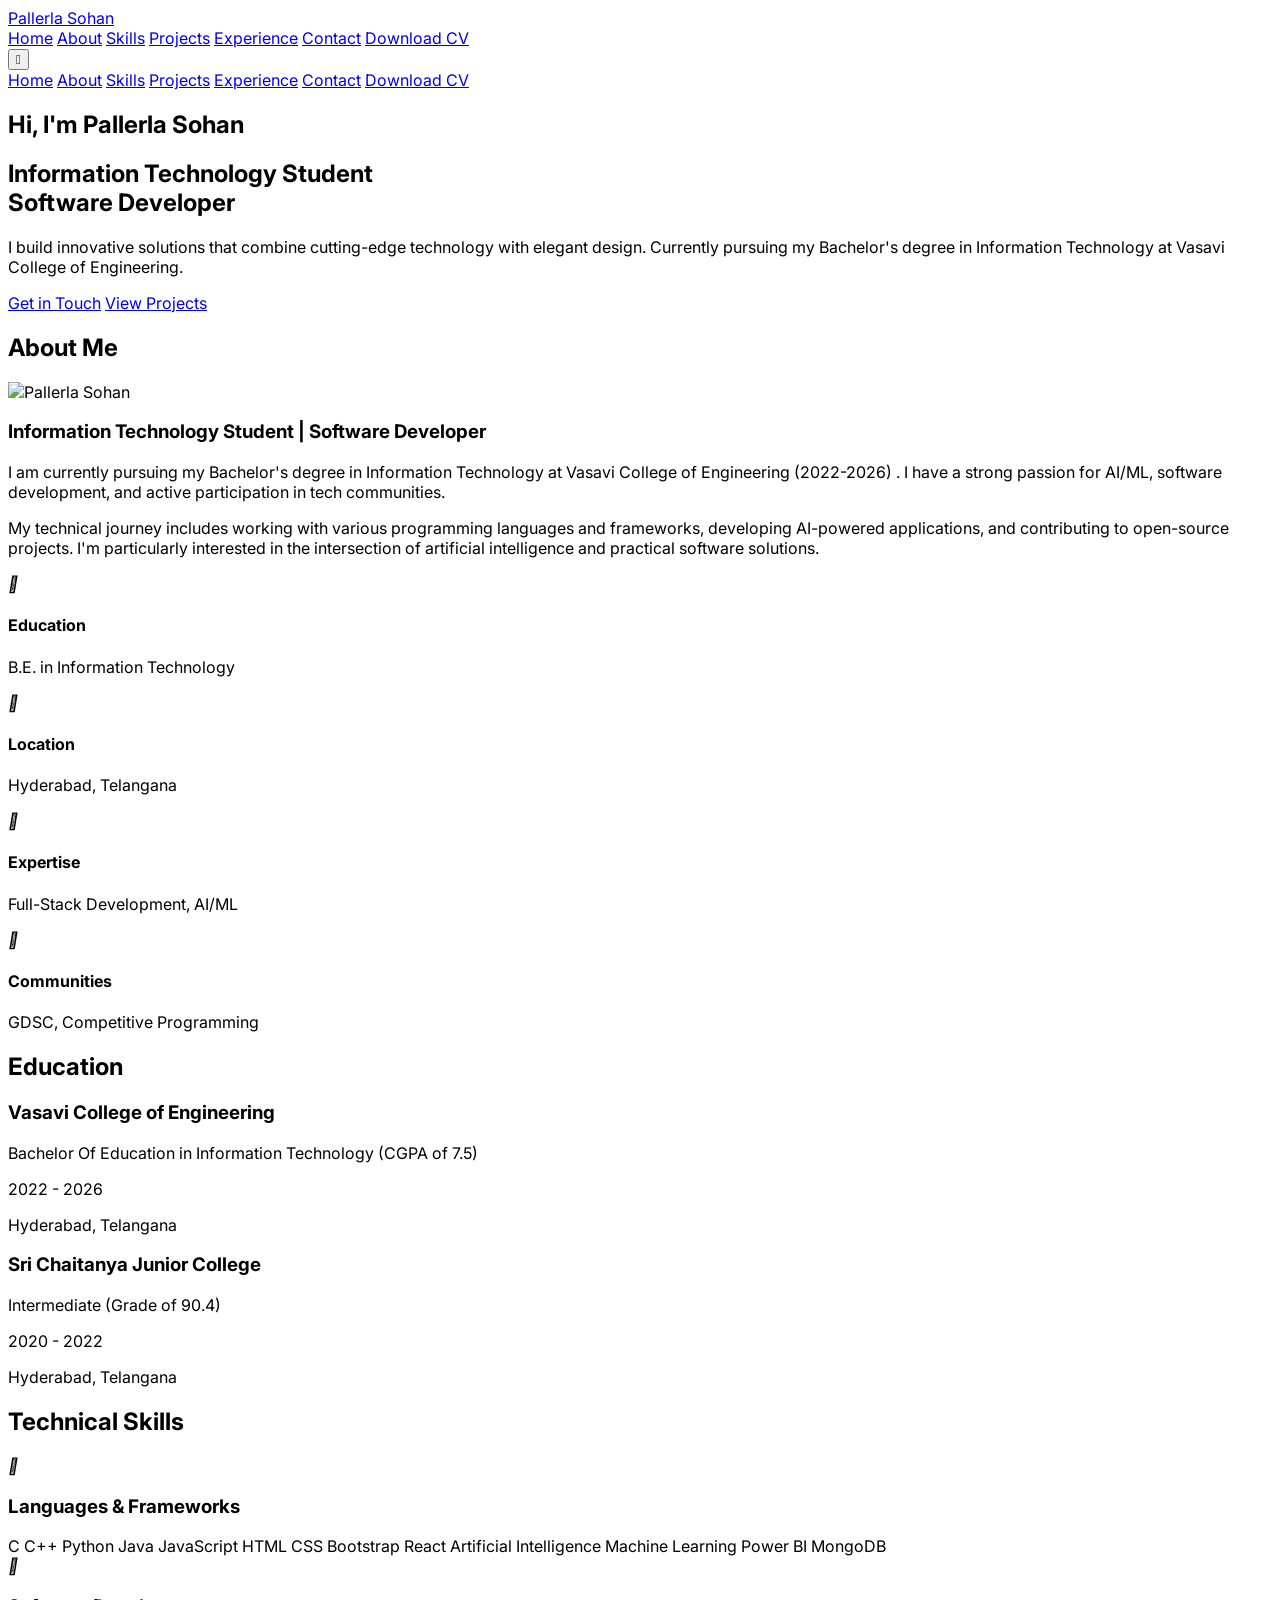
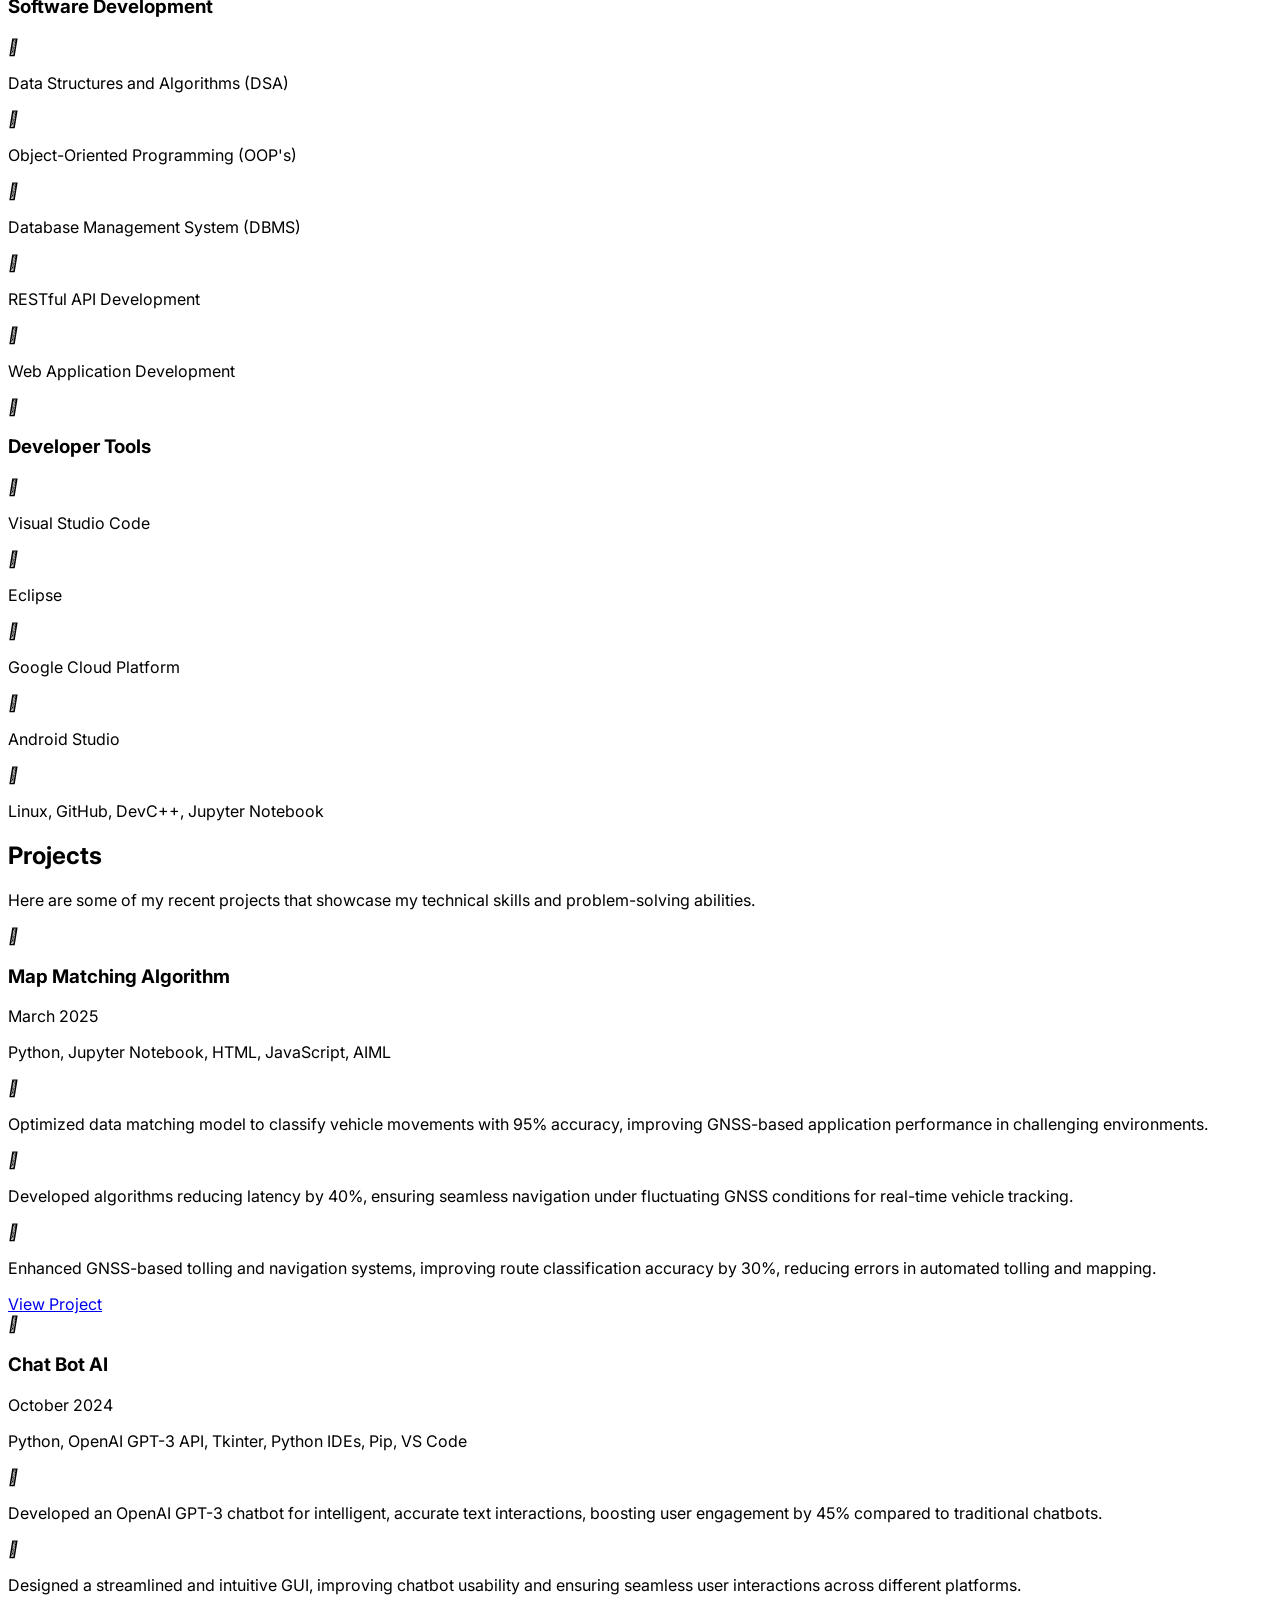
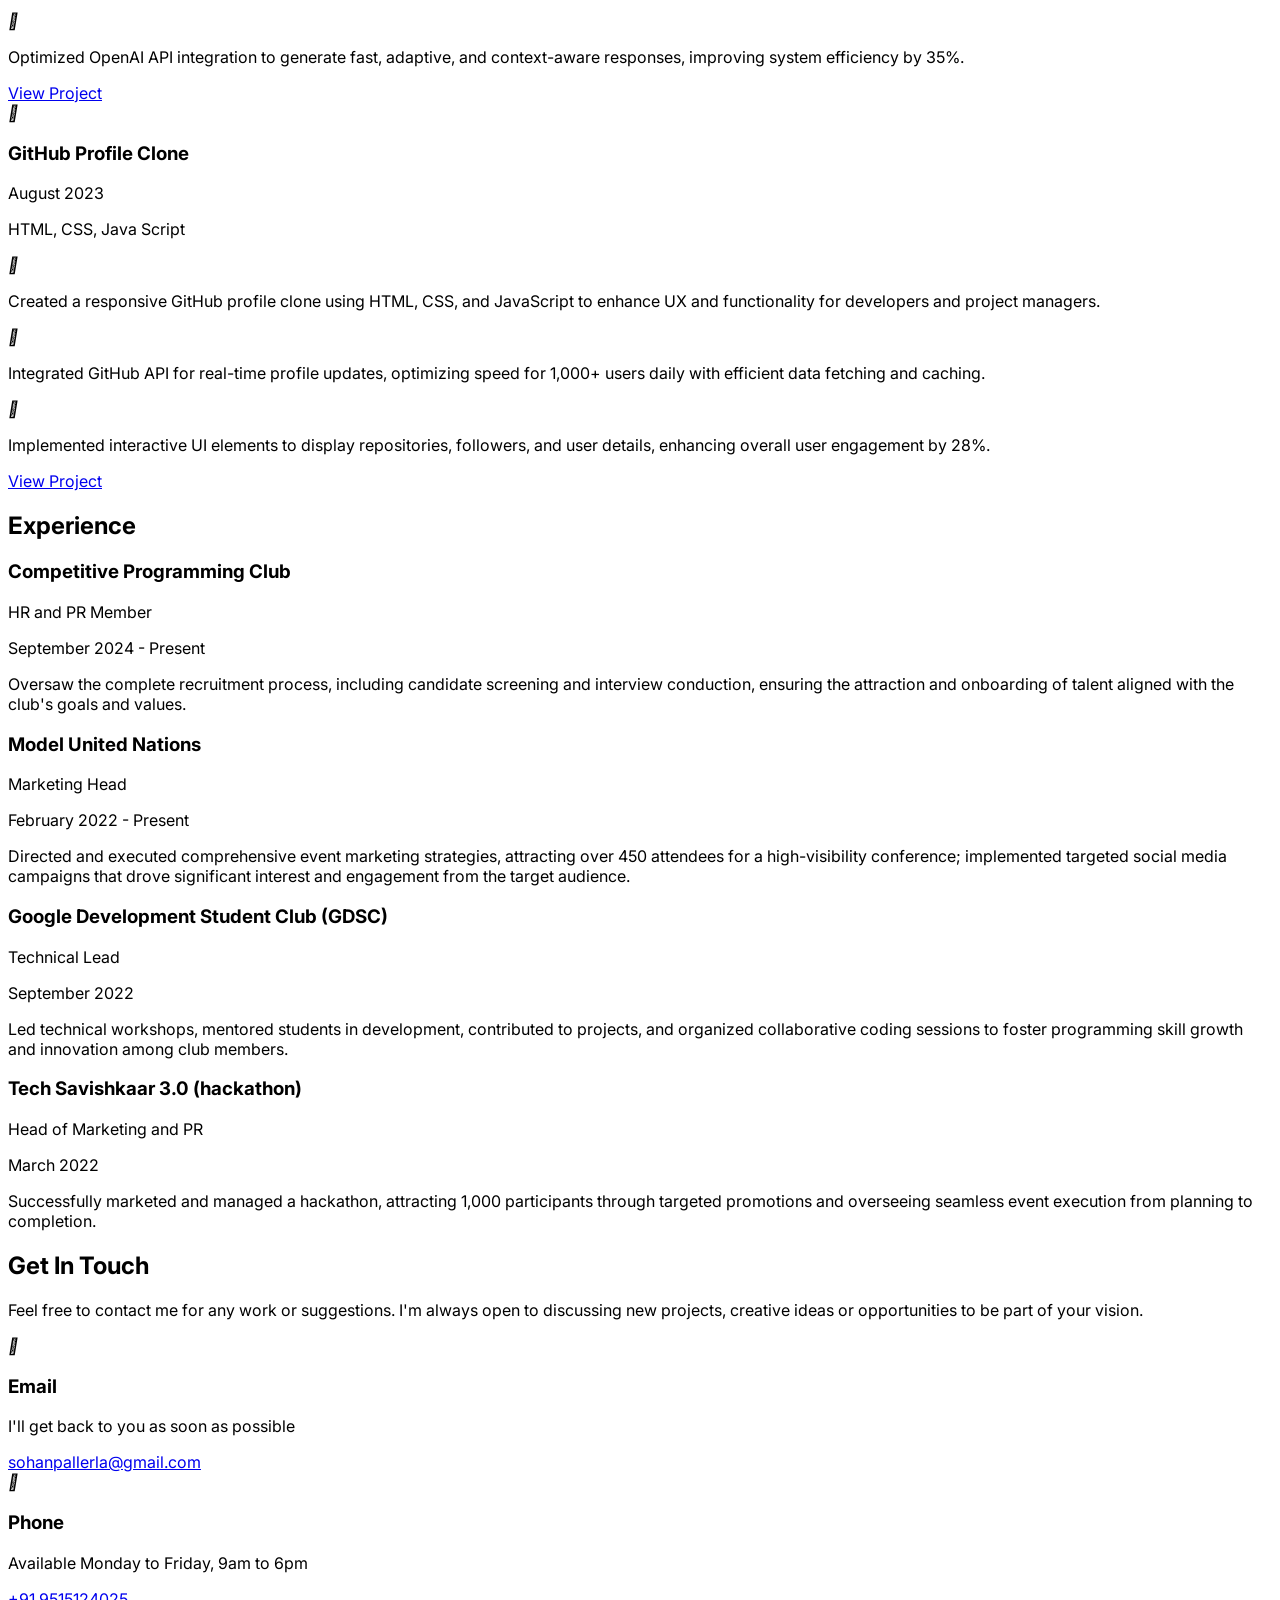
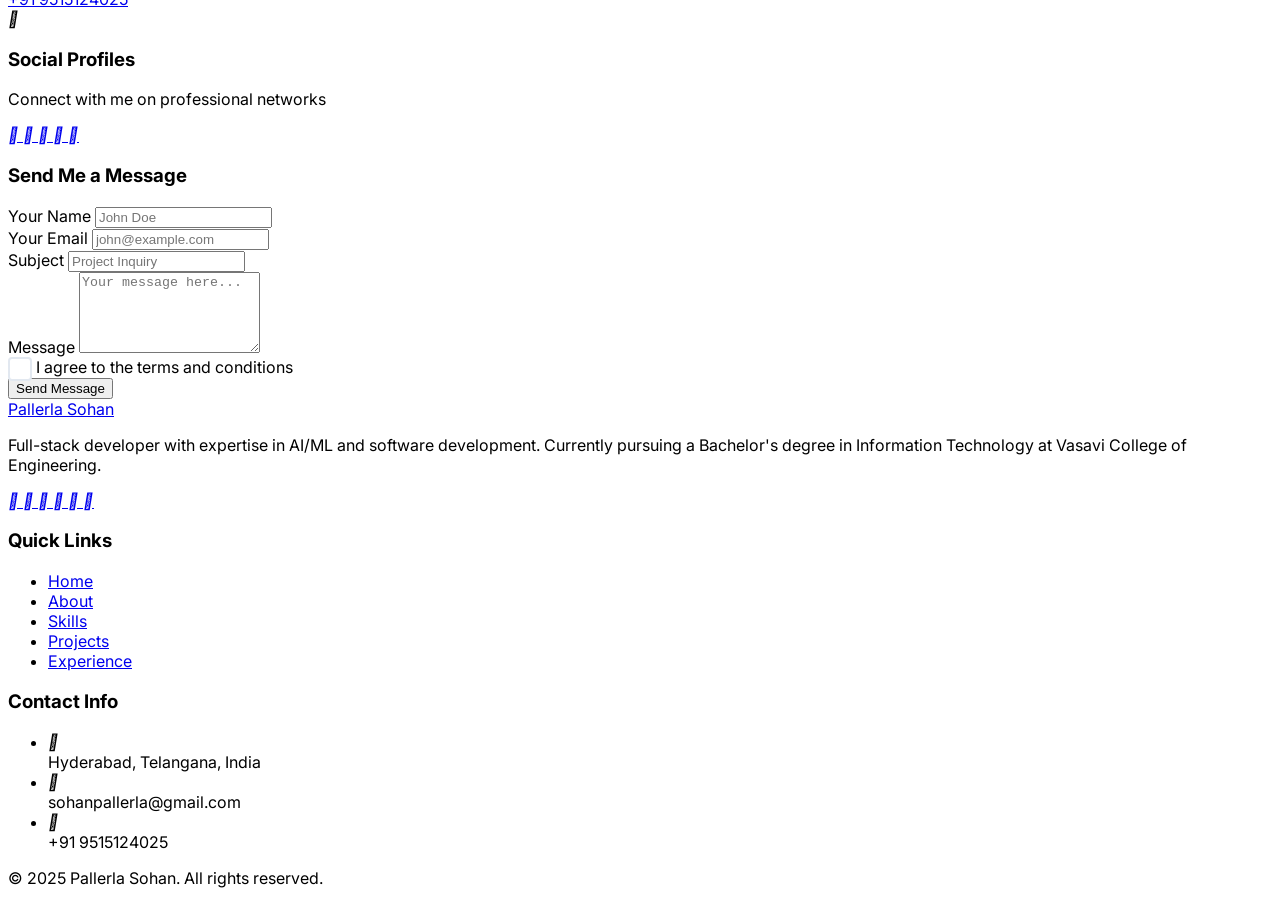
==== index.html @ 195ec3d6 "Rename ready.html to index.html for GitHub Pages" ====
<!DOCTYPE html>
<html lang="en">
  <head>
    <meta charset="UTF-8" />
    <meta name="viewport" content="width=device-width, initial-scale=1.0" />
    <title>Pallerla Sohan - Portfolio</title>
    <script src="https://cdn.tailwindcss.com/3.4.16"></script>
    <script>
      tailwind.config = {
        theme: {
          extend: {
            colors: { primary: "#3b82f6", secondary: "#10b981" },
            borderRadius: {
              none: "0px",
              sm: "4px",
              DEFAULT: "8px",
              md: "12px",
              lg: "16px",
              xl: "20px",
              "2xl": "24px",
              "3xl": "32px",
              full: "9999px",
              button: "8px",
            },
          },
        },
      };
    </script>
    <link rel="preconnect" href="https://fonts.googleapis.com" />
    <link rel="preconnect" href="https://fonts.gstatic.com" crossorigin />
    <link
      href="https://fonts.googleapis.com/css2?family=Pacifico&display=swap"
      rel="stylesheet"
    />
    <link
      href="https://fonts.googleapis.com/css2?family=Inter:wght@300;400;500;600;700&display=swap"
      rel="stylesheet"
    />
    <link
      rel="stylesheet"
      href="https://cdnjs.cloudflare.com/ajax/libs/remixicon/4.6.0/remixicon.min.css"
    />
    <style>
      :where([class^="ri-"])::before { content: "\f3c2"; }
      body {
      font-family: 'Inter', sans-serif;
      }
      .hero-section {
      background-image: url('https://readdy.ai/api/search-image?query=modern%2520tech%2520background%2520with%2520abstract%2520code%2520patterns%2520and%2520digital%2520elements%2520in%2520blue%2520gradient%2520colors%2C%2520perfect%2520for%2520a%2520software%2520developer%2520portfolio.%2520The%2520left%2520side%2520should%2520be%2520lighter%2520or%2520empty%2520for%2520text%2520overlay%2C%2520while%2520the%2520right%2520side%2520can%2520have%2520more%2520detailed%2520tech%2520elements&width=1600&height=800&seq=1&orientation=landscape');
      background-size: cover;
      background-position: center;
      }
      .custom-checkbox {
      position: relative;
      padding-left: 28px;
      cursor: pointer;
      user-select: none;
      }
      .custom-checkbox input {
      position: absolute;
      opacity: 0;
      cursor: pointer;
      height: 0;
      width: 0;
      }
      .checkmark {
      position: absolute;
      top: 0;
      left: 0;
      height: 20px;
      width: 20px;
      background-color: #fff;
      border: 2px solid #e2e8f0;
      border-radius: 4px;
      }
      .custom-checkbox:hover input ~ .checkmark {
      border-color: #3b82f6;
      }
      .custom-checkbox input:checked ~ .checkmark {
      background-color: #3b82f6;
      border-color: #3b82f6;
      }
      .checkmark:after {
      content: "";
      position: absolute;
      display: none;
      }
      .custom-checkbox input:checked ~ .checkmark:after {
      display: block;
      }
      .custom-checkbox .checkmark:after {
      left: 6px;
      top: 2px;
      width: 5px;
      height: 10px;
      border: solid white;
      border-width: 0 2px 2px 0;
      transform: rotate(45deg);
      }
    </style>
  </head>
  <body class="bg-gray-50">
  <!-- Navigation -->
  <nav class="bg-white shadow-sm fixed w-full z-10">
    <div class="max-w-7xl mx-auto px-4 sm:px-6 lg:px-8">
      <div class="flex justify-between h-16">
        <div class="flex items-center">
          <a href="#" class="text-2xl font-['Pacifico'] text-primary">
            Pallerla Sohan
          </a>
        </div>
        <div class="hidden md:flex items-center space-x-8">
          <a href="#home" class="text-gray-700 hover:text-primary font-medium">Home</a>
          <a href="#about" class="text-gray-700 hover:text-primary font-medium">About</a>
          <a href="#skills" class="text-gray-700 hover:text-primary font-medium">Skills</a>
          <a href="#projects" class="text-gray-700 hover:text-primary font-medium">Projects</a>
          <a href="#experience" class="text-gray-700 hover:text-primary font-medium">Experience</a>
          <a href="#contact" class="text-gray-700 hover:text-primary font-medium">Contact</a>
          <!-- Updated Download CV button for desktop -->
          <a
            href="sohan's resume.pdf"
            download
            class="bg-primary text-white px-4 py-2 !rounded-button hover:bg-blue-600 transition whitespace-nowrap"
          >
            Download CV
          </a>
        </div>
        <div class="md:hidden flex items-center">
          <button
            id="mobile-menu-button"
            class="w-10 h-10 flex items-center justify-center"
          >
            <i class="ri-menu-line ri-lg"></i>
          </button>
        </div>
      </div>
    </div>
    <!-- Mobile menu -->
    <div id="mobile-menu" class="hidden md:hidden bg-white shadow-md">
      <div class="px-2 pt-2 pb-3 space-y-1">
        <a href="#home" class="block px-3 py-2 text-gray-700 hover:bg-gray-50 hover:text-primary">Home</a>
        <a href="#about" class="block px-3 py-2 text-gray-700 hover:bg-gray-50 hover:text-primary">About</a>
        <a href="#skills" class="block px-3 py-2 text-gray-700 hover:bg-gray-50 hover:text-primary">Skills</a>
        <a href="#projects" class="block px-3 py-2 text-gray-700 hover:bg-gray-50 hover:text-primary">Projects</a>
        <a href="#experience" class="block px-3 py-2 text-gray-700 hover:bg-gray-50 hover:text-primary">Experience</a>
        <a href="#contact" class="block px-3 py-2 text-gray-700 hover:bg-gray-50 hover:text-primary">Contact</a>
        <!-- Updated Download CV button for mobile -->
        <a
          href="sohan's resume.pdf"
          download
          class="mt-2 w-full bg-primary text-white px-4 py-2 !rounded-button hover:bg-blue-600 transition whitespace-nowrap"
        >
          Download CV
        </a>
      </div>
    </div>
  </nav>

    <!-- Hero Section -->
    <section id="home" class="hero-section pt-24 pb-16 md:pt-32 md:pb-24">
      <div class="max-w-7xl mx-auto px-4 sm:px-6 lg:px-8 w-full">
        <div class="md:w-1/2">
          <h1 class="text-4xl md:text-5xl font-bold text-gray-900 mb-4">
            Hi, I'm <span class="text-primary">Pallerla Sohan</span>
          </h1>
          <h2 class="text-2xl md:text-3xl font-semibold text-gray-800 mb-6">
            Information Technology Student <br> Software Developer
          </h2>
          <p class="text-lg text-gray-700 mb-8">
            I build innovative solutions that combine cutting-edge technology
            with elegant design. Currently pursuing my Bachelor's degree in
            Information Technology at Vasavi College of Engineering.
          </p>
          <div class="flex flex-wrap gap-4">
            <a
              href="#contact"
              class="bg-primary text-white px-6 py-3 !rounded-button hover:bg-blue-600 transition whitespace-nowrap"
              >Get in Touch</a
            >
            <a
              href="#projects"
              class="bg-white text-primary border border-primary px-6 py-3 !rounded-button hover:bg-gray-50 transition whitespace-nowrap"
              >View Projects</a
            >
          </div>
        </div>
      </div>
    </section>
    <!-- About Section -->
    <section id="about" class="py-16 bg-white">
      <div class="max-w-7xl mx-auto px-4 sm:px-6 lg:px-8">
        <div class="text-center mb-12">
          <h2 class="text-3xl font-bold text-gray-900">About Me</h2>
          <div class="w-20 h-1 bg-primary mx-auto mt-2 mb-6"></div>
        </div>
        <div class="flex flex-col md:flex-row items-center gap-12">
          <div class="md:w-1/3">
            <div
              class="relative w-64 h-64 mx-auto overflow-hidden rounded-full border-4 border-primary"
            >
              <img
                src="https://static.readdy.ai/image/49b696b8f597c98298552ff4b1c75717/502909c4e0450626ed1400a7760ab9b4.jpeg"
                alt="Pallerla Sohan"
                class="w-full h-full object-cover"
              />
            </div>
          </div>
          <div class="md:w-2/3">
            <h3 class="text-2xl font-semibold text-gray-800 mb-4">
              Information Technology Student | Software Developer
            </h3>
            <p class="text-gray-700 mb-6">
              I am currently pursuing my Bachelor's degree in Information
              Technology at Vasavi College of Engineering (2022-2026) . I have a strong passion for AI/ML, software
              development, and active participation in tech communities.
            </p>
            <p class="text-gray-700 mb-6">
              My technical journey includes working with various programming
              languages and frameworks, developing AI-powered applications, and
              contributing to open-source projects. I'm particularly interested
              in the intersection of artificial intelligence and practical
              software solutions.
            </p>
            <div class="grid grid-cols-1 md:grid-cols-2 gap-4">
              <div class="flex items-center">
                <div
                  class="w-10 h-10 flex items-center justify-center text-primary"
                >
                  <i class="ri-graduation-cap-line ri-lg"></i>
                </div>
                <div class="ml-3">
                  <h4 class="font-medium text-gray-900">Education</h4>
                  <p class="text-gray-600">B.E. in Information Technology</p>
                </div>
              </div>
              <div class="flex items-center">
                <div
                  class="w-10 h-10 flex items-center justify-center text-primary"
                >
                  <i class="ri-map-pin-line ri-lg"></i>
                </div>
                <div class="ml-3">
                  <h4 class="font-medium text-gray-900">Location</h4>
                  <p class="text-gray-600">Hyderabad, Telangana</p>
                </div>
              </div>
              <div class="flex items-center">
                <div
                  class="w-10 h-10 flex items-center justify-center text-primary"
                >
                  <i class="ri-code-box-line ri-lg"></i>
                </div>
                <div class="ml-3">
                  <h4 class="font-medium text-gray-900">Expertise</h4>
                  <p class="text-gray-600">Full-Stack Development, AI/ML</p>
                </div>
              </div>
              <div class="flex items-center">
                <div
                  class="w-10 h-10 flex items-center justify-center text-primary"
                >
                  <i class="ri-group-line ri-lg"></i>
                </div>
                <div class="ml-3">
                  <h4 class="font-medium text-gray-900">Communities</h4>
                  <p class="text-gray-600">GDSC, Competitive Programming</p>
                </div>
              </div>
            </div>
          </div>
        </div>
      </div>
    </section>
    <!-- Education Section -->
    <section class="py-16 bg-gray-50">
      <div class="max-w-7xl mx-auto px-4 sm:px-6 lg:px-8">
        <div class="text-center mb-12">
          <h2 class="text-3xl font-bold text-gray-900">Education</h2>
          <div class="w-20 h-1 bg-primary mx-auto mt-2 mb-6"></div>
        </div>
        <div class="space-y-8">
          <div class="bg-white p-6 rounded-lg shadow-sm">
            <div class="flex flex-col md:flex-row justify-between mb-4">
              <div>
                <h3 class="text-xl font-semibold text-gray-900">
                  Vasavi College of Engineering
                </h3>
                <p class="text-gray-600 italic">
                  Bachelor Of Education in Information Technology (CGPA of 7.5)
                </p>
              </div>
              <div class="mt-2 md:mt-0">
                <span
                  class="inline-block bg-blue-100 text-primary px-3 py-1 rounded-full text-sm font-medium"
                  >2022 - 2026</span
                >
              </div>
            </div>
            <p class="text-gray-700">Hyderabad, Telangana</p>
          </div>
          <div class="bg-white p-6 rounded-lg shadow-sm">
            <div class="flex flex-col md:flex-row justify-between mb-4">
              <div>
                <h3 class="text-xl font-semibold text-gray-900">
                  Sri Chaitanya Junior College
                </h3>
                <p class="text-gray-600 italic">Intermediate (Grade of 90.4)</p>
              </div>
              <div class="mt-2 md:mt-0">
                <span
                  class="inline-block bg-blue-100 text-primary px-3 py-1 rounded-full text-sm font-medium"
                  >2020 - 2022</span
                >
              </div>
            </div>
            <p class="text-gray-700">Hyderabad, Telangana</p>
          </div>
        </div>
      </div>
    </section>
    <!-- Skills Section -->
    <section id="skills" class="py-16 bg-white">
      <div class="max-w-7xl mx-auto px-4 sm:px-6 lg:px-8">
        <div class="text-center mb-12">
          <h2 class="text-3xl font-bold text-gray-900">Technical Skills</h2>
          <div class="w-20 h-1 bg-primary mx-auto mt-2 mb-6"></div>
        </div>
        <div class="grid grid-cols-1 md:grid-cols-3 gap-8">
          <div class="bg-white p-6 rounded-lg shadow-sm border border-gray-100">
            <div class="flex items-center mb-4">
              <div
                class="w-12 h-12 flex items-center justify-center bg-blue-100 text-primary rounded-lg"
              >
                <i class="ri-code-s-slash-line ri-2x"></i>
              </div>
              <h3 class="ml-4 text-xl font-semibold text-gray-900">
                Languages & Frameworks
              </h3>
            </div>
            <div class="space-y-3">
              <div class="flex flex-wrap gap-2">
                <span
                  class="px-3 py-1 bg-gray-100 text-gray-800 rounded-full text-sm"
                  >C</span
                >
                <span
                  class="px-3 py-1 bg-gray-100 text-gray-800 rounded-full text-sm"
                  >C++</span
                >
                <span
                  class="px-3 py-1 bg-gray-100 text-gray-800 rounded-full text-sm"
                  >Python</span
                >
                <span
                  class="px-3 py-1 bg-gray-100 text-gray-800 rounded-full text-sm"
                  >Java</span
                >
                <span
                  class="px-3 py-1 bg-gray-100 text-gray-800 rounded-full text-sm"
                  >JavaScript</span
                >
                <span
                  class="px-3 py-1 bg-gray-100 text-gray-800 rounded-full text-sm"
                  >HTML</span
                >
                <span
                  class="px-3 py-1 bg-gray-100 text-gray-800 rounded-full text-sm"
                  >CSS</span
                >
                <span
                  class="px-3 py-1 bg-gray-100 text-gray-800 rounded-full text-sm"
                  >Bootstrap</span
                >
                <span
                  class="px-3 py-1 bg-gray-100 text-gray-800 rounded-full text-sm"
                  >React</span
                >
                <span
                  class="px-3 py-1 bg-gray-100 text-gray-800 rounded-full text-sm"
                  >Artificial Intelligence</span
                >
                <span
                  class="px-3 py-1 bg-gray-100 text-gray-800 rounded-full text-sm"
                  >Machine Learning</span
                >
                <span
                  class="px-3 py-1 bg-gray-100 text-gray-800 rounded-full text-sm"
                  >Power BI</span
                >
                <span
                  class="px-3 py-1 bg-gray-100 text-gray-800 rounded-full text-sm"
                  >MongoDB</span
                >
              </div>
            </div>
          </div>
          <div class="bg-white p-6 rounded-lg shadow-sm border border-gray-100">
            <div class="flex items-center mb-4">
              <div
                class="w-12 h-12 flex items-center justify-center bg-blue-100 text-primary rounded-lg"
              >
                <i class="ri-stack-line ri-2x"></i>
              </div>
              <h3 class="ml-4 text-xl font-semibold text-gray-900">
                Software Development
              </h3>
            </div>
            <div class="space-y-3">
              <div class="flex items-center">
                <div
                  class="w-8 h-8 flex items-center justify-center text-primary"
                >
                  <i class="ri-checkbox-circle-line ri-lg"></i>
                </div>
                <p class="ml-2 text-gray-700">
                  Data Structures and Algorithms (DSA)
                </p>
              </div>
              <div class="flex items-center">
                <div
                  class="w-8 h-8 flex items-center justify-center text-primary"
                >
                  <i class="ri-checkbox-circle-line ri-lg"></i>
                </div>
                <p class="ml-2 text-gray-700">
                  Object-Oriented Programming (OOP's)
                </p>
              </div>
              <div class="flex items-center">
                <div
                  class="w-8 h-8 flex items-center justify-center text-primary"
                >
                  <i class="ri-checkbox-circle-line ri-lg"></i>
                </div>
                <p class="ml-2 text-gray-700">
                  Database Management System (DBMS)
                </p>
              </div>
              <div class="flex items-center">
                <div
                  class="w-8 h-8 flex items-center justify-center text-primary"
                >
                  <i class="ri-checkbox-circle-line ri-lg"></i>
                </div>
                <p class="ml-2 text-gray-700">RESTful API Development</p>
              </div>
              <div class="flex items-center">
                <div
                  class="w-8 h-8 flex items-center justify-center text-primary"
                >
                  <i class="ri-checkbox-circle-line ri-lg"></i>
                </div>
                <p class="ml-2 text-gray-700">Web Application Development</p>
              </div>
            </div>
          </div>
          <div class="bg-white p-6 rounded-lg shadow-sm border border-gray-100">
            <div class="flex items-center mb-4">
              <div
                class="w-12 h-12 flex items-center justify-center bg-blue-100 text-primary rounded-lg"
              >
                <i class="ri-tools-line ri-2x"></i>
              </div>
              <h3 class="ml-4 text-xl font-semibold text-gray-900">
                Developer Tools
              </h3>
            </div>
            <div class="space-y-3">
              <div class="flex items-center">
                <div
                  class="w-8 h-8 flex items-center justify-center text-primary"
                >
                  <i class="ri-checkbox-circle-line ri-lg"></i>
                </div>
                <p class="ml-2 text-gray-700">Visual Studio Code</p>
              </div>
              <div class="flex items-center">
                <div
                  class="w-8 h-8 flex items-center justify-center text-primary"
                >
                  <i class="ri-checkbox-circle-line ri-lg"></i>
                </div>
                <p class="ml-2 text-gray-700">Eclipse</p>
              </div>
              <div class="flex items-center">
                <div
                  class="w-8 h-8 flex items-center justify-center text-primary"
                >
                  <i class="ri-checkbox-circle-line ri-lg"></i>
                </div>
                <p class="ml-2 text-gray-700">Google Cloud Platform</p>
              </div>
              <div class="flex items-center">
                <div
                  class="w-8 h-8 flex items-center justify-center text-primary"
                >
                  <i class="ri-checkbox-circle-line ri-lg"></i>
                </div>
                <p class="ml-2 text-gray-700">Android Studio</p>
              </div>
              <div class="flex items-center">
                <div
                  class="w-8 h-8 flex items-center justify-center text-primary"
                >
                  <i class="ri-checkbox-circle-line ri-lg"></i>
                </div>
                <p class="ml-2 text-gray-700">
                  Linux, GitHub, DevC++, Jupyter Notebook
                </p>
              </div>
            </div>
          </div>
        </div>
      </div>
    </section>
    <!-- Projects Section -->
    <section id="projects" class="py-16 bg-gray-50">
      <div class="max-w-7xl mx-auto px-4 sm:px-6 lg:px-8">
        <div class="text-center mb-12">
          <h2 class="text-3xl font-bold text-gray-900">Projects</h2>
          <div class="w-20 h-1 bg-primary mx-auto mt-2 mb-6"></div>
          <p class="text-gray-700 max-w-3xl mx-auto">
            Here are some of my recent projects that showcase my technical
            skills and problem-solving abilities.
          </p>
        </div>
        <div class="grid grid-cols-1 md:grid-cols-3 gap-8">
          <div
            class="bg-white rounded-lg shadow-sm overflow-hidden border border-gray-100"
          >
            <div class="h-48 bg-blue-50 flex items-center justify-center">
              <div
                class="w-20 h-20 flex items-center justify-center bg-blue-100 text-primary rounded-full"
              >
                <i class="ri-map-pin-line ri-3x"></i>
              </div>
            </div>
            <div class="p-6">
              <div class="flex justify-between items-center mb-3">
                <h3 class="text-xl font-semibold text-gray-900">
                  Map Matching Algorithm
                </h3>
                <span class="text-sm text-gray-500">March 2025</span>
              </div>
              <p class="text-sm text-gray-600 italic mb-4">
                Python, Jupyter Notebook, HTML, JavaScript, AIML
              </p>
              <div class="space-y-3 mb-4">
                <div class="flex items-start">
                  <div
                    class="mt-1 w-5 h-5 flex-shrink-0 flex items-center justify-center text-primary"
                  >
                    <i class="ri-checkbox-circle-line"></i>
                  </div>
                  <p class="ml-2 text-gray-700 text-sm">
                    Optimized data matching model to classify vehicle movements
                    with 95% accuracy, improving GNSS-based application
                    performance in challenging environments.
                  </p>
                </div>
                <div class="flex items-start">
                  <div
                    class="mt-1 w-5 h-5 flex-shrink-0 flex items-center justify-center text-primary"
                  >
                    <i class="ri-checkbox-circle-line"></i>
                  </div>
                  <p class="ml-2 text-gray-700 text-sm">
                    Developed algorithms reducing latency by 40%, ensuring
                    seamless navigation under fluctuating GNSS conditions for
                    real-time vehicle tracking.
                  </p>
                </div>
                <div class="flex items-start">
                  <div
                    class="mt-1 w-5 h-5 flex-shrink-0 flex items-center justify-center text-primary"
                  >
                    <i class="ri-checkbox-circle-line"></i>
                  </div>
                  <p class="ml-2 text-gray-700 text-sm">
                    Enhanced GNSS-based tolling and navigation systems,
                    improving route classification accuracy by 30%, reducing
                    errors in automated tolling and mapping.
                  </p>
                </div>
              </div>
              <a
                href="https://github.com/sohanpallerla/map-matching-algorithm.git"
                target="_blank"
                class="w-full bg-primary text-white px-4 py-2 !rounded-button hover:bg-blue-600 transition whitespace-nowrap"
                >View Project</a
              >
            </div>
          </div>
          <div
            class="bg-white rounded-lg shadow-sm overflow-hidden border border-gray-100"
          >
            <div class="h-48 bg-blue-50 flex items-center justify-center">
              <div
                class="w-20 h-20 flex items-center justify-center bg-blue-100 text-primary rounded-full"
              >
                <i class="ri-robot-line ri-3x"></i>
              </div>
            </div>
            <div class="p-6">
              <div class="flex justify-between items-center mb-3">
                <h3 class="text-xl font-semibold text-gray-900">Chat Bot AI</h3>
                <span class="text-sm text-gray-500">October 2024</span>
              </div>
              <p class="text-sm text-gray-600 italic mb-4">
                Python, OpenAI GPT-3 API, Tkinter, Python IDEs, Pip, VS Code
              </p>
              <div class="space-y-3 mb-4">
                <div class="flex items-start">
                  <div
                    class="mt-1 w-5 h-5 flex-shrink-0 flex items-center justify-center text-primary"
                  >
                    <i class="ri-checkbox-circle-line"></i>
                  </div>
                  <p class="ml-2 text-gray-700 text-sm">
                    Developed an OpenAI GPT-3 chatbot for intelligent, accurate
                    text interactions, boosting user engagement by 45% compared
                    to traditional chatbots.
                  </p>
                </div>
                <div class="flex items-start">
                  <div
                    class="mt-1 w-5 h-5 flex-shrink-0 flex items-center justify-center text-primary"
                  >
                    <i class="ri-checkbox-circle-line"></i>
                  </div>
                  <p class="ml-2 text-gray-700 text-sm">
                    Designed a streamlined and intuitive GUI, improving chatbot
                    usability and ensuring seamless user interactions across
                    different platforms.
                  </p>
                </div>
                <div class="flex items-start">
                  <div
                    class="mt-1 w-5 h-5 flex-shrink-0 flex items-center justify-center text-primary"
                  >
                    <i class="ri-checkbox-circle-line"></i>
                  </div>
                  <p class="ml-2 text-gray-700 text-sm">
                    Optimized OpenAI API integration to generate fast, adaptive,
                    and context-aware responses, improving system efficiency by
                    35%.
                  </p>
                </div>
              </div>
              <a
                href="https://github.com/sohanpallerla/Chatbot_AI.git"
                target="_blank"
                class="w-full bg-primary text-white px-4 py-2 !rounded-button hover:bg-blue-600 transition whitespace-nowrap"
                >View Project</a
              >
            </div>
          </div>
          <div
            class="bg-white rounded-lg shadow-sm overflow-hidden border border-gray-100"
          >
            <div class="h-48 bg-blue-50 flex items-center justify-center">
              <div
                class="w-20 h-20 flex items-center justify-center bg-blue-100 text-primary rounded-full"
              >
                <i class="ri-github-line ri-3x"></i>
              </div>
            </div>
            <div class="p-6">
              <div class="flex justify-between items-center mb-3">
                <h3 class="text-xl font-semibold text-gray-900">
                  GitHub Profile Clone
                </h3>
                <span class="text-sm text-gray-500">August 2023</span>
              </div>
              <p class="text-sm text-gray-600 italic mb-4">
                HTML, CSS, Java Script
              </p>
              <div class="space-y-3 mb-4">
                <div class="flex items-start">
                  <div
                    class="mt-1 w-5 h-5 flex-shrink-0 flex items-center justify-center text-primary"
                  >
                    <i class="ri-checkbox-circle-line"></i>
                  </div>
                  <p class="ml-2 text-gray-700 text-sm">
                    Created a responsive GitHub profile clone using HTML, CSS,
                    and JavaScript to enhance UX and functionality for
                    developers and project managers.
                  </p>
                </div>
                <div class="flex items-start">
                  <div
                    class="mt-1 w-5 h-5 flex-shrink-0 flex items-center justify-center text-primary"
                  >
                    <i class="ri-checkbox-circle-line"></i>
                  </div>
                  <p class="ml-2 text-gray-700 text-sm">
                    Integrated GitHub API for real-time profile updates,
                    optimizing speed for 1,000+ users daily with efficient data
                    fetching and caching.
                  </p>
                </div>
                <div class="flex items-start">
                  <div
                    class="mt-1 w-5 h-5 flex-shrink-0 flex items-center justify-center text-primary"
                  >
                    <i class="ri-checkbox-circle-line"></i>
                  </div>
                  <p class="ml-2 text-gray-700 text-sm">
                    Implemented interactive UI elements to display repositories,
                    followers, and user details, enhancing overall user
                    engagement by 28%.
                  </p>
                </div>
              </div>
              <a
                href="https://github.com/sohanpallerla/github_profile_clone.git"
                target="_blank"
                class="w-full bg-primary text-white px-4 py-2 !rounded-button hover:bg-blue-600 transition whitespace-nowrap"
                >View Project</a
              >
            </div>
          </div>
        </div>
      </div>
    </section>
    <!-- Experience Section -->
    <section id="experience" class="py-16 bg-white">
      <div class="max-w-7xl mx-auto px-4 sm:px-6 lg:px-8">
        <div class="text-center mb-12">
          <h2 class="text-3xl font-bold text-gray-900">Experience</h2>
          <div class="w-20 h-1 bg-primary mx-auto mt-2 mb-6"></div>
        </div>
        <div class="relative">
          <!-- Timeline Line -->
          <div
            class="hidden md:block absolute left-1/2 transform -translate-x-1/2 h-full w-0.5 bg-gray-200"
          ></div>
          <!-- Experience Items -->
          <div class="space-y-12">
            <!-- Experience 1 -->
            <div class="relative">
              <div
                class="hidden md:block absolute left-1/2 transform -translate-x-1/2 -mt-2 w-4 h-4 rounded-full bg-primary border-4 border-white"
              ></div>
              <div class="md:flex items-center">
                <div class="md:w-1/2 pr-8 md:text-right mb-4 md:mb-0">
                  <h3 class="text-xl font-semibold text-gray-900">
                    Competitive Programming Club
                  </h3>
                  <p class="text-primary font-medium">HR and PR Member</p>
                  <p class="text-gray-600">September 2024 - Present</p>
                </div>
                <div class="md:w-1/2 pl-8">
                  <div class="bg-gray-50 p-5 rounded-lg">
                    <p class="text-gray-700">
                      Oversaw the complete recruitment process, including
                      candidate screening and interview conduction, ensuring the
                      attraction and onboarding of talent aligned with the
                      club's goals and values.
                    </p>
                  </div>
                </div>
              </div>
            </div>
            <!-- Experience 2 -->
            <div class="relative">
              <div
                class="hidden md:block absolute left-1/2 transform -translate-x-1/2 -mt-2 w-4 h-4 rounded-full bg-primary border-4 border-white"
              ></div>
              <div class="md:flex items-center">
                <div class="md:w-1/2 pr-8 md:text-right mb-4 md:mb-0">
                  <h3 class="text-xl font-semibold text-gray-900">
                    Model United Nations
                  </h3>
                  <p class="text-primary font-medium">Marketing Head</p>
                  <p class="text-gray-600">February 2022 - Present</p>
                </div>
                <div class="md:w-1/2 pl-8">
                  <div class="bg-gray-50 p-5 rounded-lg">
                    <p class="text-gray-700">
                      Directed and executed comprehensive event marketing
                      strategies, attracting over 450 attendees for a
                      high-visibility conference; implemented targeted social
                      media campaigns that drove significant interest and
                      engagement from the target audience.
                    </p>
                  </div>
                </div>
              </div>
            </div>
            <!-- Experience 3 -->
            <div class="relative">
              <div
                class="hidden md:block absolute left-1/2 transform -translate-x-1/2 -mt-2 w-4 h-4 rounded-full bg-primary border-4 border-white"
              ></div>
              <div class="md:flex items-center">
                <div class="md:w-1/2 pr-8 md:text-right mb-4 md:mb-0">
                  <h3 class="text-xl font-semibold text-gray-900">
                    Google Development Student Club (GDSC)
                  </h3>
                  <p class="text-primary font-medium">Technical Lead</p>
                  <p class="text-gray-600">September 2022</p>
                </div>
                <div class="md:w-1/2 pl-8">
                  <div class="bg-gray-50 p-5 rounded-lg">
                    <p class="text-gray-700">
                      Led technical workshops, mentored students in development,
                      contributed to projects, and organized collaborative
                      coding sessions to foster programming skill growth and
                      innovation among club members.
                    </p>
                  </div>
                </div>
              </div>
            </div>
            <!-- Experience 4 -->
            <div class="relative">
              <div
                class="hidden md:block absolute left-1/2 transform -translate-x-1/2 -mt-2 w-4 h-4 rounded-full bg-primary border-4 border-white"
              ></div>
              <div class="md:flex items-center">
                <div class="md:w-1/2 pr-8 md:text-right mb-4 md:mb-0">
                  <h3 class="text-xl font-semibold text-gray-900">
                    Tech Savishkaar 3.0 (hackathon)
                  </h3>
                  <p class="text-primary font-medium">
                    Head of Marketing and PR
                  </p>
                  <p class="text-gray-600">March 2022</p>
                </div>
                <div class="md:w-1/2 pl-8">
                  <div class="bg-gray-50 p-5 rounded-lg">
                    <p class="text-gray-700">
                      Successfully marketed and managed a hackathon, attracting
                      1,000 participants through targeted promotions and
                      overseeing seamless event execution from planning to
                      completion.
                    </p>
                  </div>
                </div>
              </div>
            </div>
          </div>
        </div>
      </div>
    </section>
    <!-- Contact Section -->
    <section id="contact" class="py-16 bg-gray-50">
      <div class="max-w-7xl mx-auto px-4 sm:px-6 lg:px-8">
        <div class="text-center mb-12">
          <h2 class="text-3xl font-bold text-gray-900">Get In Touch</h2>
          <div class="w-20 h-1 bg-primary mx-auto mt-2 mb-6"></div>
          <p class="text-gray-700 max-w-3xl mx-auto">
            Feel free to contact me for any work or suggestions. I'm always open
            to discussing new projects, creative ideas or opportunities to be
            part of your vision.
          </p>
        </div>
        <div class="grid grid-cols-1 md:grid-cols-3 gap-8">
          <div
            class="bg-white p-6 rounded-lg shadow-sm border border-gray-100 flex flex-col items-center"
          >
            <div
              class="w-16 h-16 flex items-center justify-center bg-blue-100 text-primary rounded-full mb-4"
            >
              <i class="ri-mail-line ri-xl"></i>
            </div>
            <h3 class="text-lg font-semibold text-gray-900 mb-2">Email</h3>
            <p class="text-gray-700 text-center mb-4">
              I'll get back to you as soon as possible
            </p>
            <a
              href="mailto:sohanpallerla@gmail.com"
              class="text-primary font-medium"
              >sohanpallerla@gmail.com</a
            >
          </div>
          <div
            class="bg-white p-6 rounded-lg shadow-sm border border-gray-100 flex flex-col items-center"
          >
            <div
              class="w-16 h-16 flex items-center justify-center bg-blue-100 text-primary rounded-full mb-4"
            >
              <i class="ri-phone-line ri-xl"></i>
            </div>
            <h3 class="text-lg font-semibold text-gray-900 mb-2">Phone</h3>
            <p class="text-gray-700 text-center mb-4">
              Available Monday to Friday, 9am to 6pm
            </p>
            <a href="tel:+919515124025" class="text-primary font-medium"
              >+91 9515124025</a
            >
          </div>
          <div
            class="bg-white p-6 rounded-lg shadow-sm border border-gray-100 flex flex-col items-center"
          >
            <div
              class="w-16 h-16 flex items-center justify-center bg-blue-100 text-primary rounded-full mb-4"
            >
              <i class="ri-links-line ri-xl"></i>
            </div>
            <h3 class="text-lg font-semibold text-gray-900 mb-2">
              Social Profiles
            </h3>
            <p class="text-gray-700 text-center mb-4">
              Connect with me on professional networks
            </p>
            <div class="flex flex-wrap gap-3">
              <a
                href="https://github.com/sohanpallerla"
                class="w-10 h-10 flex items-center justify-center bg-gray-100 text-gray-700 rounded-full hover:bg-primary hover:text-white transition"
              >
                <i class="ri-github-line"></i>
              </a>
              <a
                href="https://linkedin.com/in/sohanpallerla"
                class="w-10 h-10 flex items-center justify-center bg-gray-100 text-gray-700 rounded-full hover:bg-primary hover:text-white transition"
              >
                <i class="ri-linkedin-line"></i>
              </a>
              <a
                href="https://leetcode.com/u/sohanpallerla/"
                class="w-10 h-10 flex items-center justify-center bg-gray-100 text-gray-700 rounded-full hover:bg-primary hover:text-white transition"
              >
                <i class="ri-code-line"></i>
              </a>
              <a
                href="https://www.codechef.com/users/sohanpallerla"
                class="w-10 h-10 flex items-center justify-center bg-gray-100 text-gray-700 rounded-full hover:bg-primary hover:text-white transition"
              >
                <i class="ri-terminal-box-line"></i>
              </a>
              <a
                href="https://www.hackerrank.com/profile/sohanpallerla"
                class="w-10 h-10 flex items-center justify-center bg-gray-100 text-gray-700 rounded-full hover:bg-primary hover:text-white transition"
              >
                <i class="ri-code-box-line"></i>
              </a>
            </div>
          </div>
        </div>
        <div
          class="mt-12 bg-white p-8 rounded-lg shadow-sm border border-gray-100"
        >
          <h3 class="text-2xl font-semibold text-gray-900 mb-6 text-center">
            Send Me a Message
          </h3>
          <form>
            <div class="grid grid-cols-1 md:grid-cols-2 gap-6 mb-6">
              <div>
                <label
                  for="name"
                  class="block text-sm font-medium text-gray-700 mb-1"
                  >Your Name</label
                >
                <input
                  type="text"
                  id="name"
                  class="w-full px-4 py-2 border border-gray-300 rounded focus:outline-none focus:ring-2 focus:ring-primary focus:border-transparent"
                  placeholder="John Doe"
                />
              </div>
              <div>
                <label
                  for="email"
                  class="block text-sm font-medium text-gray-700 mb-1"
                  >Your Email</label
                >
                <input
                  type="email"
                  id="email"
                  class="w-full px-4 py-2 border border-gray-300 rounded focus:outline-none focus:ring-2 focus:ring-primary focus:border-transparent"
                  placeholder="john@example.com"
                />
              </div>
            </div>
            <div class="mb-6">
              <label
                for="subject"
                class="block text-sm font-medium text-gray-700 mb-1"
                >Subject</label
              >
              <input
                type="text"
                id="subject"
                class="w-full px-4 py-2 border border-gray-300 rounded focus:outline-none focus:ring-2 focus:ring-primary focus:border-transparent"
                placeholder="Project Inquiry"
              />
            </div>
            <div class="mb-6">
              <label
                for="message"
                class="block text-sm font-medium text-gray-700 mb-1"
                >Message</label
              >
              <textarea
                id="message"
                rows="5"
                class="w-full px-4 py-2 border border-gray-300 rounded focus:outline-none focus:ring-2 focus:ring-primary focus:border-transparent"
                placeholder="Your message here..."
              ></textarea>
            </div>
            <div class="mb-6">
              <label class="custom-checkbox">
                <input type="checkbox" />
                <span class="checkmark"></span>
                <span class="ml-2 text-gray-700"
                  >I agree to the terms and conditions</span
                >
              </label>
            </div>
            <button
              type="submit"
              class="w-full bg-primary text-white px-6 py-3 !rounded-button hover:bg-blue-600 transition whitespace-nowrap"
            >
              Send Message
            </button>
          </form>
        </div>
      </div>
    </section>
    <!-- Footer -->
    <footer class="bg-gray-900 text-white py-12">
      <div class="max-w-7xl mx-auto px-4 sm:px-6 lg:px-8">
        <div class="grid grid-cols-1 md:grid-cols-4 gap-8">
          <div class="col-span-1 md:col-span-2">
            <a
              href="#"
              class="text-2xl font-['Pacifico'] text-white mb-4 inline-block"
              >Pallerla Sohan</a
            >
            <p class="text-gray-400 mb-4">
              Full-stack developer with expertise in AI/ML and software
              development. Currently pursuing a Bachelor's degree in Information
              Technology at Vasavi College of Engineering.
            </p>
            <div class="flex flex-wrap gap-3">
              <a
                href="https://github.com/sohanpallerla"
                class="w-10 h-10 flex items-center justify-center bg-gray-800 text-gray-400 rounded-full hover:bg-primary hover:text-white transition"
              >
                <i class="ri-github-line"></i>
              </a>
              <a
                href="https://linkedin.com/in/sohanpallerla"
                class="w-10 h-10 flex items-center justify-center bg-gray-800 text-gray-400 rounded-full hover:bg-primary hover:text-white transition"
              >
                <i class="ri-linkedin-line"></i>
              </a>
              <a
                href="https://leetcode.com/u/sohanpallerla/"
                class="w-10 h-10 flex items-center justify-center bg-gray-800 text-gray-400 rounded-full hover:bg-primary hover:text-white transition"
              >
                <i class="ri-code-line"></i>
              </a>
              <a
                href="https://www.codechef.com/users/sohanpallerla"
                class="w-10 h-10 flex items-center justify-center bg-gray-800 text-gray-400 rounded-full hover:bg-primary hover:text-white transition"
              >
                <i class="ri-terminal-box-line"></i>
              </a>
              <a
                href="https://www.hackerrank.com/profile/sohanpallerla"
                class="w-10 h-10 flex items-center justify-center bg-gray-800 text-gray-400 rounded-full hover:bg-primary hover:text-white transition"
              >
                <i class="ri-code-box-line"></i>
              </a>
              <a
                href="mailto:sohanpallerla@gmail.com"
                class="w-10 h-10 flex items-center justify-center bg-gray-800 text-gray-400 rounded-full hover:bg-primary hover:text-white transition"
              >
                <i class="ri-mail-line"></i>
              </a>
            </div>
          </div>
          <div>
            <h3 class="text-lg font-semibold mb-4">Quick Links</h3>
            <ul class="space-y-2">
              <li>
                <a
                  href="#home"
                  class="text-gray-400 hover:text-white transition"
                  >Home</a
                >
              </li>
              <li>
                <a
                  href="#about"
                  class="text-gray-400 hover:text-white transition"
                  >About</a
                >
              </li>
              <li>
                <a
                  href="#skills"
                  class="text-gray-400 hover:text-white transition"
                  >Skills</a
                >
              </li>
              <li>
                <a
                  href="#projects"
                  class="text-gray-400 hover:text-white transition"
                  >Projects</a
                >
              </li>
              <li>
                <a
                  href="#experience"
                  class="text-gray-400 hover:text-white transition"
                  >Experience</a
                >
              </li>
            </ul>
          </div>
          <div>
            <h3 class="text-lg font-semibold mb-4">Contact Info</h3>
            <ul class="space-y-3">
              <li class="flex items-start">
                <div
                  class="mt-1 w-5 h-5 flex items-center justify-center text-primary"
                >
                  <i class="ri-map-pin-line"></i>
                </div>
                <span class="ml-2 text-gray-400"
                  >Hyderabad, Telangana, India</span
                >
              </li>
              <li class="flex items-start">
                <div
                  class="mt-1 w-5 h-5 flex items-center justify-center text-primary"
                >
                  <i class="ri-mail-line"></i>
                </div>
                <span class="ml-2 text-gray-400">sohanpallerla@gmail.com</span>
              </li>
              <li class="flex items-start">
                <div
                  class="mt-1 w-5 h-5 flex items-center justify-center text-primary"
                >
                  <i class="ri-phone-line"></i>
                </div>
                <span class="ml-2 text-gray-400">+91 9515124025</span>
              </li>
            </ul>
          </div>
        </div>
        <div class="mt-12 pt-8 border-t border-gray-800 text-center">
          <p class="text-gray-400">
            &copy; 2025 Pallerla Sohan. All rights reserved.
          </p>
        </div>
      </div>
    </footer>
    <script>
      document.addEventListener("DOMContentLoaded", function () {
        // Mobile menu toggle
        const mobileMenuButton = document.getElementById("mobile-menu-button");
        const mobileMenu = document.getElementById("mobile-menu");
        mobileMenuButton.addEventListener("click", function () {
          mobileMenu.classList.toggle("hidden");
        });
        // Close mobile menu when clicking on a link
        const mobileMenuLinks = mobileMenu.querySelectorAll("a");
        mobileMenuLinks.forEach((link) => {
          link.addEventListener("click", function () {
            mobileMenu.classList.add("hidden");
          });
        });
      });
      document.addEventListener("DOMContentLoaded", function () {
        // Smooth scrolling for anchor links
        document.querySelectorAll('a[href^="#"]').forEach((anchor) => {
          anchor.addEventListener("click", function (e) {
            e.preventDefault();
            const targetId = this.getAttribute("href");
            if (targetId === "#") return;
            const targetElement = document.querySelector(targetId);
            if (targetElement) {
              window.scrollTo({
                top: targetElement.offsetTop - 80, // Adjust for header height
                behavior: "smooth",
              });
            }
          });
        });
      });
      document.addEventListener("DOMContentLoaded", function () {
        // Form validation
        const contactForm = document.querySelector("form");
        if (contactForm) {
          contactForm.addEventListener("submit", function (e) {
            e.preventDefault();
            const nameInput = document.getElementById("name");
            const emailInput = document.getElementById("email");
            const messageInput = document.getElementById("message");
            let isValid = true;
            if (!nameInput.value.trim()) {
              nameInput.classList.add("border-red-500");
              isValid = false;
            } else {
              nameInput.classList.remove("border-red-500");
            }
            if (!emailInput.value.trim() || !isValidEmail(emailInput.value)) {
              emailInput.classList.add("border-red-500");
              isValid = false;
            } else {
              emailInput.classList.remove("border-red-500");
            }
            if (!messageInput.value.trim()) {
              messageInput.classList.add("border-red-500");
              isValid = false;
            } else {
              messageInput.classList.remove("border-red-500");
            }
            if (isValid) {
              // Form is valid, you can submit it or show success message
              alert("Message sent successfully! I will get back to you soon.");
              contactForm.reset();
            }
          });
        }
        function isValidEmail(email) {
          const emailRegex = /^[^\s@]+@[^\s@]+\.[^\s@]+$/;
          return emailRegex.test(email);
        }
      });
    </script>
  </body>
</html>
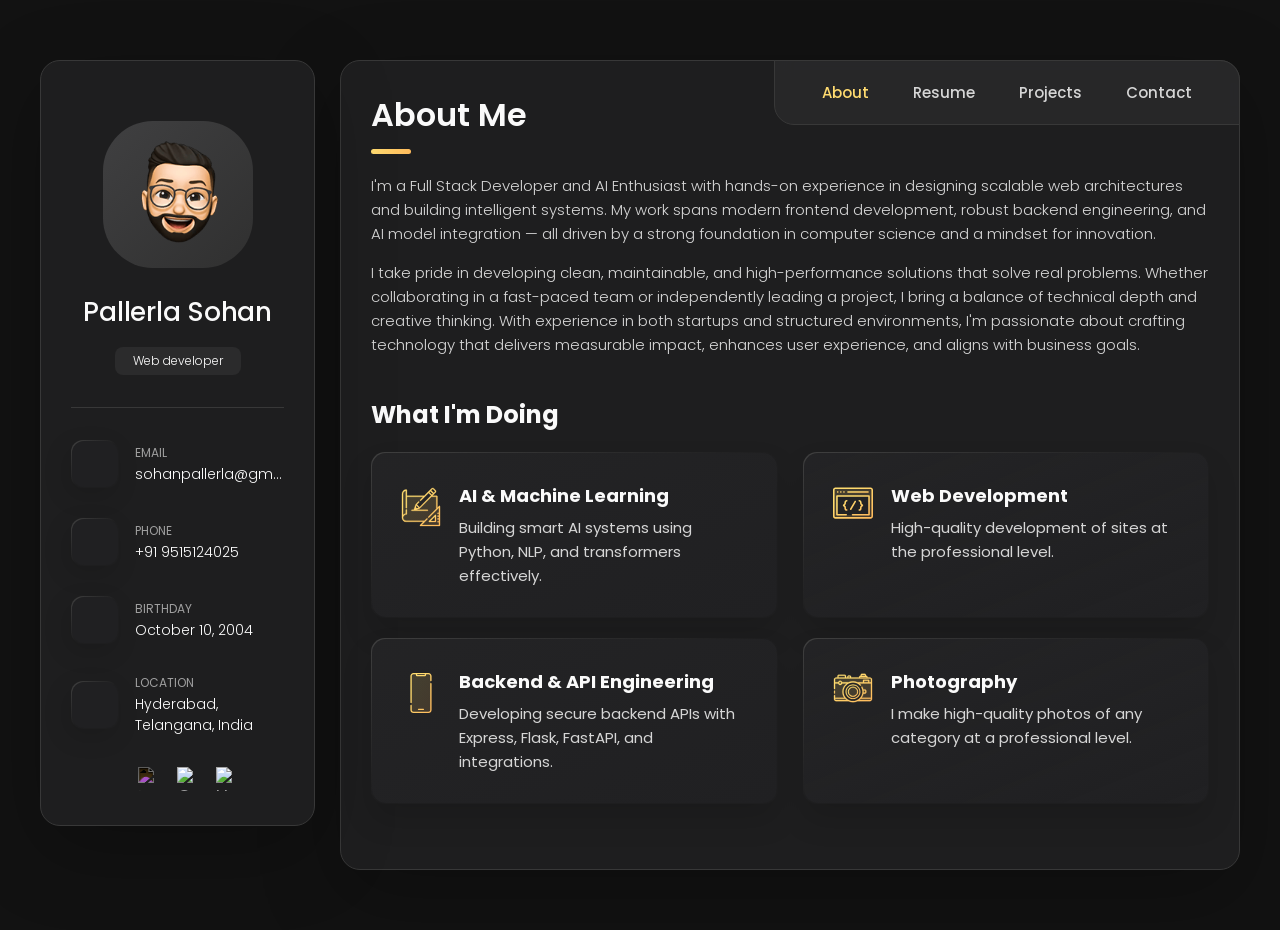
==== commit 7dde7c7a: "Add files via upload" ====
--- a/index.html
+++ b/index.html
@@ -1,1231 +1,643 @@
 <!DOCTYPE html>
 <html lang="en">
-  <head>
-    <meta charset="UTF-8" />
-    <meta name="viewport" content="width=device-width, initial-scale=1.0" />
-    <title>Pallerla Sohan - Portfolio</title>
-    <script src="https://cdn.tailwindcss.com/3.4.16"></script>
-    <script>
-      tailwind.config = {
-        theme: {
-          extend: {
-            colors: { primary: "#3b82f6", secondary: "#10b981" },
-            borderRadius: {
-              none: "0px",
-              sm: "4px",
-              DEFAULT: "8px",
-              md: "12px",
-              lg: "16px",
-              xl: "20px",
-              "2xl": "24px",
-              "3xl": "32px",
-              full: "9999px",
-              button: "8px",
-            },
-          },
-        },
-      };
-    </script>
-    <link rel="preconnect" href="https://fonts.googleapis.com" />
-    <link rel="preconnect" href="https://fonts.gstatic.com" crossorigin />
-    <link
-      href="https://fonts.googleapis.com/css2?family=Pacifico&display=swap"
-      rel="stylesheet"
-    />
-    <link
-      href="https://fonts.googleapis.com/css2?family=Inter:wght@300;400;500;600;700&display=swap"
-      rel="stylesheet"
-    />
-    <link
-      rel="stylesheet"
-      href="https://cdnjs.cloudflare.com/ajax/libs/remixicon/4.6.0/remixicon.min.css"
-    />
-    <style>
-      :where([class^="ri-"])::before { content: "\f3c2"; }
-      body {
-      font-family: 'Inter', sans-serif;
-      }
-      .hero-section {
-      background-image: url('https://readdy.ai/api/search-image?query=modern%2520tech%2520background%2520with%2520abstract%2520code%2520patterns%2520and%2520digital%2520elements%2520in%2520blue%2520gradient%2520colors%2C%2520perfect%2520for%2520a%2520software%2520developer%2520portfolio.%2520The%2520left%2520side%2520should%2520be%2520lighter%2520or%2520empty%2520for%2520text%2520overlay%2C%2520while%2520the%2520right%2520side%2520can%2520have%2520more%2520detailed%2520tech%2520elements&width=1600&height=800&seq=1&orientation=landscape');
-      background-size: cover;
-      background-position: center;
-      }
-      .custom-checkbox {
-      position: relative;
-      padding-left: 28px;
-      cursor: pointer;
-      user-select: none;
-      }
-      .custom-checkbox input {
-      position: absolute;
-      opacity: 0;
-      cursor: pointer;
-      height: 0;
-      width: 0;
-      }
-      .checkmark {
-      position: absolute;
-      top: 0;
-      left: 0;
-      height: 20px;
-      width: 20px;
-      background-color: #fff;
-      border: 2px solid #e2e8f0;
-      border-radius: 4px;
-      }
-      .custom-checkbox:hover input ~ .checkmark {
-      border-color: #3b82f6;
-      }
-      .custom-checkbox input:checked ~ .checkmark {
-      background-color: #3b82f6;
-      border-color: #3b82f6;
-      }
-      .checkmark:after {
-      content: "";
-      position: absolute;
-      display: none;
-      }
-      .custom-checkbox input:checked ~ .checkmark:after {
-      display: block;
-      }
-      .custom-checkbox .checkmark:after {
-      left: 6px;
-      top: 2px;
-      width: 5px;
-      height: 10px;
-      border: solid white;
-      border-width: 0 2px 2px 0;
-      transform: rotate(45deg);
-      }
-    </style>
-  </head>
-  <body class="bg-gray-50">
-  <!-- Navigation -->
-  <nav class="bg-white shadow-sm fixed w-full z-10">
-    <div class="max-w-7xl mx-auto px-4 sm:px-6 lg:px-8">
-      <div class="flex justify-between h-16">
-        <div class="flex items-center">
-          <a href="#" class="text-2xl font-['Pacifico'] text-primary">
-            Pallerla Sohan
-          </a>
+
+<head>
+  <meta charset="UTF-8">
+  <meta http-equiv="X-UA-Compatible" content="IE=edge">
+  <meta name="viewport" content="width=device-width, initial-scale=1.0">
+  <title>Pallerla Sohan</title>
+
+  <!--
+    - favicon
+  -->
+  <link rel="shortcut icon" href="./assets/images/logo.ico" type="image/x-icon">
+
+  <!--
+    - custom css link
+  -->
+  <link rel="stylesheet" href="./assets/css/style.css">
+
+  <!--
+    - google font link
+  -->
+  <link rel="preconnect" href="https://fonts.googleapis.com">
+  <link rel="preconnect" href="https://fonts.gstatic.com" crossorigin>
+  <link href="https://fonts.googleapis.com/css2?family=Poppins:wght@300;400;500;600&display=swap" rel="stylesheet">
+</head>
+
+<body>
+
+  <!--
+    - #MAIN
+  -->
+
+  <main>
+
+    <!--
+      - #SIDEBAR
+    -->
+
+    <aside class="sidebar" data-sidebar>
+
+      <div class="sidebar-info">
+
+        <figure class="avatar-box">
+          <img src="./assets/images/my-avatar.png" alt="Richard hanrick" width="80">
+        </figure>
+
+        <div class="info-content">
+          <h1 class="name" title="Pallerla Sohan">Pallerla Sohan</h1>
+
+          <p class="title">Web developer</p>
         </div>
-        <div class="hidden md:flex items-center space-x-8">
-          <a href="#home" class="text-gray-700 hover:text-primary font-medium">Home</a>
-          <a href="#about" class="text-gray-700 hover:text-primary font-medium">About</a>
-          <a href="#skills" class="text-gray-700 hover:text-primary font-medium">Skills</a>
-          <a href="#projects" class="text-gray-700 hover:text-primary font-medium">Projects</a>
-          <a href="#experience" class="text-gray-700 hover:text-primary font-medium">Experience</a>
-          <a href="#contact" class="text-gray-700 hover:text-primary font-medium">Contact</a>
-          <!-- Updated Download CV button for desktop -->
-          <a
-            href="sohan's resume.pdf"
-            download
-            class="bg-primary text-white px-4 py-2 !rounded-button hover:bg-blue-600 transition whitespace-nowrap"
-          >
-            Download CV
-          </a>
+
+        <button class="info_more-btn" data-sidebar-btn>
+          <span>Show Contacts</span>
+
+          <ion-icon name="chevron-down"></ion-icon>
+        </button>
+
+      </div>
+
+      <div class="sidebar-info_more">
+
+        <div class="separator"></div>
+
+        <ul class="contacts-list">
+
+          <li class="contact-item">
+
+            <div class="icon-box">
+              <ion-icon name="mail-outline"></ion-icon>
+            </div>
+
+            <div class="contact-info">
+              <p class="contact-title">Email</p>
+
+              <a href="mailto:sohanpallerla@gmail.com" class="contact-link">sohanpallerla@gmail.com</a>
+            </div>
+
+          </li>
+
+          <li class="contact-item">
+
+            <div class="icon-box">
+              <ion-icon name="phone-portrait-outline"></ion-icon>
+            </div>
+
+            <div class="contact-info">
+              <p class="contact-title">Phone</p>
+
+              <a href="tel:+91 9515124025" class="contact-link">+91 9515124025</a>
+            </div>
+
+          </li>
+
+          <li class="contact-item">
+
+            <div class="icon-box">
+              <ion-icon name="calendar-outline"></ion-icon>
+            </div>
+
+            <div class="contact-info">
+              <p class="contact-title">Birthday</p>
+
+              <time datetime="2004-10-10">October 10, 2004</time>
+            </div>
+
+          </li>
+
+          <li class="contact-item">
+
+            <div class="icon-box">
+              <ion-icon name="location-outline"></ion-icon>
+            </div>
+
+            <div class="contact-info">
+              <p class="contact-title">Location</p>
+
+              <address>Hyderabad, Telangana, India</address>
+            </div>
+
+          </li>
+
+        </ul>
+
+        <div class="separator"></div>
+
+        <ul class="social-list">
+
+            <!-- LinkedIn -->
+            <li class="social-item">
+              <a href="https://www.linkedin.com/in/pallerla-sohan-ba79a8246" class="social-link" target="_blank">
+               <ion-icon name="logo-linkedin"></ion-icon>
+              </a>
+            </li>
+
+            <!-- LeetCode -->
+            <li class="social-item">
+              <a href="https://leetcode.com/u/sohanpallerla/" class="social-link" target="_blank">
+               <img src="https://upload.wikimedia.org/wikipedia/commons/1/19/LeetCode_logo_black.png" alt="LeetCode" width="24" height="24" style="filter: invert(1);">
+              </a>
+            </li>
+
+            <!-- CodeChef -->
+            <li class="social-item">
+              <a href="https://www.codechef.com/users/sohanpallerla" class="social-link" target="_blank">
+               <img src="https://s3.amazonaws.com/codechef_shared/sites/all/themes/abessive/logo.svg" alt="CodeChef" width="24" height="24">
+              </a>
+            </li>
+
+            <!-- HackerRank -->
+            <li class="social-item">
+              <a href="https://www.hackerrank.com/profile/sohanpallerla" class="social-link" target="_blank">
+               <img src="https://upload.wikimedia.org/wikipedia/commons/6/65/HackerRank_logo.png" alt="HackerRank" width="24" height="24">
+              </a>
+            </li>
+
+        </ul>
+
+      </div>
+
+    </aside>
+
+    <!--
+      - #main-content
+    -->
+
+    <div class="main-content">
+
+      <!--
+        - #NAVBAR
+      -->
+
+      <nav class="navbar">
+
+        <ul class="navbar-list">
+
+          <li class="navbar-item">
+            <button class="navbar-link  active" data-nav-link>About</button>
+          </li>
+
+          <li class="navbar-item">
+            <button class="navbar-link" data-nav-link>Resume</button>
+          </li>
+
+          <li class="navbar-item">
+            <button class="navbar-link" data-nav-link>Projects</button>
+          </li>
+
+          <li class="navbar-item">
+            <button class="navbar-link" data-nav-link>Contact</button>
+          </li>
+
+        </ul>
+
+      </nav>
+
+      <!--
+        - #ABOUT
+      -->
+
+      <article class="about  active" data-page="about">
+
+        <header>
+          <h2 class="h2 article-title">About me</h2>
+        </header>
+
+        <section class="about-text">
+          <p>
+            I'm a Full Stack Developer and AI Enthusiast with hands-on experience in designing scalable web architectures and building intelligent systems. 
+            My work spans modern frontend development, robust backend engineering, and AI model integration — all driven by a strong foundation in computer science and a mindset for innovation.
+          </p>
+
+          <p>
+            I take pride in developing clean, maintainable, and high-performance solutions that solve real problems. 
+            Whether collaborating in a fast-paced team or independently leading a project, I bring a balance of technical depth and creative thinking. 
+            With experience in both startups and structured environments, I'm passionate about crafting technology that delivers measurable impact, enhances user experience, and aligns with business goals.
+          </p>
+        </section>
+
+        <!--
+          - service
+        -->
+
+        <section class="service">
+
+          <h3 class="h3 service-title">What i'm doing</h3>
+
+          <ul class="service-list">
+
+            <li class="service-item">
+
+              <div class="service-icon-box">
+                <img src="./assets/images/icon-design.svg
+                " alt="design icon" width="40">
+              </div>
+
+              <div class="service-content-box">
+                <h4 class="h4 service-item-title">AI & Machine Learning</h4>
+
+                <p class="service-item-text">
+                  Building smart AI systems using Python, NLP, and transformers effectively.
+                </p>
+              </div>
+
+            </li>
+
+            <li class="service-item">
+
+              <div class="service-icon-box">
+                <img src="./assets/images/icon-dev.svg" alt="Web development icon" width="40">
+              </div>
+
+              <div class="service-content-box">
+                <h4 class="h4 service-item-title">Web development</h4>
+
+                <p class="service-item-text">
+                  High-quality development of sites at the professional level.
+                </p>
+              </div>
+
+            </li>
+
+            <li class="service-item">
+
+              <div class="service-icon-box">
+                <img src="./assets/images/icon-app.svg" alt="mobile app icon" width="40">
+              </div>
+
+              <div class="service-content-box">
+                <h4 class="h4 service-item-title">Backend & API Engineering</h4>
+
+                <p class="service-item-text">
+                  Developing secure backend APIs with Express, Flask, FastAPI, and integrations.
+                </p>
+              </div>
+
+            </li>
+
+            <li class="service-item">
+
+              <div class="service-icon-box">
+                <img src="./assets/images/icon-photo.svg" alt="camera icon" width="40">
+              </div>
+
+              <div class="service-content-box">
+                <h4 class="h4 service-item-title">Photography</h4>
+
+                <p class="service-item-text">
+                  I make high-quality photos of any category at a professional level.
+                </p>
+              </div>
+
+            </li>
+
+          </ul>
+
+        </section>
+
+      </article>
+
+      <!--
+        - #RESUME
+      -->
+
+      <article class="resume" data-page="resume">
+
+        <header>
+          <h2 class="h2 article-title">Resume</h2>
+        </header>
+
+        <section class="timeline">
+
+          <div class="title-wrapper">
+            <div class="icon-box">
+              <ion-icon name="book-outline"></ion-icon>
+            </div>
+
+            <h3 class="h3">Education</h3>
+          </div>
+
+          <ol class="timeline-list">
+
+            <li class="timeline-item">
+
+              <h4 class="h4 timeline-item-title">Vasavi College of Engineering</h4>
+
+              <span>2022 — 2026</span>
+
+              <p class="timeline-text">
+                Completed Bachelor of Engineering in Information Technology from Vasavi College of Engineering, with strong emphasis on software development and AI.
+              </p>
+
+            </li>
+
+            <li class="timeline-item">
+
+              <h4 class="h4 timeline-item-title">Sri Chaitanya Junior College</h4>
+
+              <span>2020 — 2022</span>
+
+              <p class="timeline-text">
+                Completed Intermediate education at Sri Chaitanya Junior College, with a strong academic foundation
+              </p>
+
+            </li>
+
+            <li class="timeline-item">
+
+              <h4 class="h4 timeline-item-title">Alphores High School</h4>
+
+              <span>2020</span>
+
+              <p class="timeline-text">
+                Completed secondary education at Alphores High School, achieving a strong academic record and foundational excellence across core subjects.
+              </p>
+
+            </li>
+
+          </ol>
+
+        </section>
+
+        <section class="timeline">
+
+          <div class="title-wrapper">
+            <div class="icon-box">
+              <ion-icon name="book-outline"></ion-icon>
+            </div>
+
+            <h3 class="h3">Experience</h3>
+          </div>
+
+          <ol class="timeline-list">
+
+            <li class="timeline-item">
+
+              <h4 class="h4 timeline-item-title"> Web Development Intern</h4>
+
+              <span>2024 — 2025</span>
+
+              <p class="timeline-text">
+                At Connected888 Organization, developed and integrated user-centric web modules with secure backend connectivity, enhancing engagement, 
+                streamlining data collection, and supporting the outreach mission of the nonprofit organization.
+              </p>
+
+            </li>
+
+            <li class="timeline-item">
+
+              <h4 class="h4 timeline-item-title">AI Developer Intern</h4>
+
+              <span>2023 — 2024</span>
+
+              <p class="timeline-text">
+                At VISWAM.AI, developed and fine-tuned Transformer-based AI models and RAG pipelines using Python,
+                enhancing NLP capabilities and deploying scalable, open-source applications in a hybrid DevOps environment.
+              </p>
+
+            </li>
+
+            <li class="timeline-item">
+
+              <h4 class="h4 timeline-item-title">Technical Lead</h4>
+
+              <span>2022 - 2023</span>
+
+              <p class="timeline-text">
+                Served as Technical Lead at GDSC, organizing coding events, leading workshops, mentoring peers, and contributing to collaborative 
+                projects to promote innovation and enhance student development skills across technologies.
+              </p>
+
+            </li>
+
+
+          </ol>
+
+        </section>
+
+        </section>
+
+        <section class="timeline">
+
+          <div class="title-wrapper">
+            <div class="icon-box">
+              <ion-icon name="book-outline"></ion-icon>
+            </div>
+
+            <h3 class="h3">My Skills</h3>
+          </div>
+
+          <ol class="timeline-list">
+
+            <li class="timeline-item">
+
+              <h4 class="h4 timeline-item-title">Languages</h4>
+
+              <p class="timeline-text">
+                C, C++, Python, Java, JavaScript, SQL, HTML, CSS
+              </p>
+
+            </li>
+
+            <li class="timeline-item">
+
+              <h4 class="h4 timeline-item-title">Frameworks</h4>
+
+              <p class="timeline-text">
+                 Bootstrap, React, AIML, Power BI, MongoDB, React, Node.js, Flask, FastAPI
+              </p>
+
+            </li>
+
+            <li class="timeline-item">
+
+              <h4 class="h4 timeline-item-title">Developer Tools</h4>
+
+              <p class="timeline-text">
+                 Visual Studio Code , Google Cloud Platform, Linux, GitHub, Jupyter Notebook
+              </p>
+
+            </li>
+
+
+            <li class="timeline-item">
+
+              <h4 class="h4 timeline-item-title">Software Development</h4>
+
+              <p class="timeline-text">
+                 Data Structures and Algorithms (DSA), Object-Oriented Programming (OOP’s), DatabaseManagement System (DBMS)
+              </p>
+
+            </li>
+
+
+          </ol>
+
+        </section>
+
+        
+
+      </article>
+
+
+      <!--
+        - #PROJECTS
+      -->
+
+
+      <article class="projects" data-page="projects">
+  <header>
+    <h2 class="h2 article-title">Projects</h2>
+  </header>
+
+  <section class="projects-content">
+    <!-- Project 1 -->
+    <div class="project-card-horizontal">
+      <div class="project-details-horizontal">
+        <h3 class="h3 project-title">Map Matching Algorithm</h3>
+        <div class="project-tech-tags">
+          <span class="tech-tag">Python</span>
+          <span class="tech-tag">Jupyter Notebook</span>
+          <span class="tech-tag">HTML</span>
+          <span class="tech-tag">JavaScript</span>
+          <span class="tech-tag">AIML</span>
         </div>
-        <div class="md:hidden flex items-center">
-          <button
-            id="mobile-menu-button"
-            class="w-10 h-10 flex items-center justify-center"
-          >
-            <i class="ri-menu-line ri-lg"></i>
-          </button>
-        </div>
+        <time class="project-date">March 2025</time>
+        <ul class="project-features">
+          <li class="project-feature">
+            Developed a machine learning model to classify vehicle movements with 98% accuracy, improving GNSS-based 
+            application performance in challenging environments.
+          </li>
+          <li class="project-feature">
+            Optimized data processing, reducing latency by 40% , ensuring seamless navigation under fluctuating GNSS
+ conditions for real-time vehicle tracking.
+          </li>
+          <li class="project-feature">
+            Enhanced GNSS-based tolling and navigation systems, improving route classification accuracy by 30% , reducing
+ errors in automated tolling and mapping.
+          </li>
+        </ul>
       </div>
     </div>
-    <!-- Mobile menu -->
-    <div id="mobile-menu" class="hidden md:hidden bg-white shadow-md">
-      <div class="px-2 pt-2 pb-3 space-y-1">
-        <a href="#home" class="block px-3 py-2 text-gray-700 hover:bg-gray-50 hover:text-primary">Home</a>
-        <a href="#about" class="block px-3 py-2 text-gray-700 hover:bg-gray-50 hover:text-primary">About</a>
-        <a href="#skills" class="block px-3 py-2 text-gray-700 hover:bg-gray-50 hover:text-primary">Skills</a>
-        <a href="#projects" class="block px-3 py-2 text-gray-700 hover:bg-gray-50 hover:text-primary">Projects</a>
-        <a href="#experience" class="block px-3 py-2 text-gray-700 hover:bg-gray-50 hover:text-primary">Experience</a>
-        <a href="#contact" class="block px-3 py-2 text-gray-700 hover:bg-gray-50 hover:text-primary">Contact</a>
-        <!-- Updated Download CV button for mobile -->
-        <a
-          href="sohan's resume.pdf"
-          download
-          class="mt-2 w-full bg-primary text-white px-4 py-2 !rounded-button hover:bg-blue-600 transition whitespace-nowrap"
-        >
-          Download CV
-        </a>
+
+    <!-- Project 2 -->
+    <div class="project-card-horizontal">
+      <div class="project-details-horizontal">
+        <h3 class="h3 project-title">Chat Bot AI</h3>
+        <div class="project-tech-tags">
+          <span class="tech-tag">Python</span>
+          <span class="tech-tag">OpenAI GPT-3 API</span>
+          <span class="tech-tag">Tkinter</span>
+          <span class="tech-tag">VS Code</span>
+        </div>
+        <time class="project-date">October 2024</time>
+        <ul class="project-features">
+          <li class="project-feature">
+            Developed an OpenAI GPT-3 chatbot for intelligent, accurate text interactions, boosting user engagement.
+          </li>
+          <li class="project-feature">
+            Designed a streamlined and intuitive GUI, improving chatbot usability and ensuring seamless user interactions.
+          </li>
+          <li class="project-feature">
+            Optimized OpenAI API integration to generate fast, adaptive, and context-aware responses, improving system
+ efficiency.
+          </li>
+        </ul>
       </div>
     </div>
-  </nav>
-
-    <!-- Hero Section -->
-    <section id="home" class="hero-section pt-24 pb-16 md:pt-32 md:pb-24">
-      <div class="max-w-7xl mx-auto px-4 sm:px-6 lg:px-8 w-full">
-        <div class="md:w-1/2">
-          <h1 class="text-4xl md:text-5xl font-bold text-gray-900 mb-4">
-            Hi, I'm <span class="text-primary">Pallerla Sohan</span>
-          </h1>
-          <h2 class="text-2xl md:text-3xl font-semibold text-gray-800 mb-6">
-            Information Technology Student <br> Software Developer
-          </h2>
-          <p class="text-lg text-gray-700 mb-8">
-            I build innovative solutions that combine cutting-edge technology
-            with elegant design. Currently pursuing my Bachelor's degree in
-            Information Technology at Vasavi College of Engineering.
-          </p>
-          <div class="flex flex-wrap gap-4">
-            <a
-              href="#contact"
-              class="bg-primary text-white px-6 py-3 !rounded-button hover:bg-blue-600 transition whitespace-nowrap"
-              >Get in Touch</a
-            >
-            <a
-              href="#projects"
-              class="bg-white text-primary border border-primary px-6 py-3 !rounded-button hover:bg-gray-50 transition whitespace-nowrap"
-              >View Projects</a
-            >
-          </div>
+
+    <!-- Project 3 -->
+    <div class="project-card-horizontal">
+      <div class="project-details-horizontal">
+        <h3 class="h3 project-title">GitHub Profile Clone</h3>
+        <div class="project-tech-tags">
+          <span class="tech-tag">HTML</span>
+          <span class="tech-tag">CSS</span>
+          <span class="tech-tag">JavaScript</span>
         </div>
+        <time class="project-date">August 2023</time>
+        <ul class="project-features">
+          <li class="project-feature">
+            Created a responsive GitHub profile clone using HTML, CSS, and JavaScript to enhance UX and functionality.
+          </li>
+          <li class="project-feature">
+            Integrated GitHub API for real-time profile updates, optimizing speed for 1,000+ users daily.
+          </li>
+          <li class="project-feature">
+            Implemented interactive UI elements to display repositories, followers, and user details, enhancing user engagement.
+          </li>
+        </ul>
       </div>
-    </section>
-    <!-- About Section -->
-    <section id="about" class="py-16 bg-white">
-      <div class="max-w-7xl mx-auto px-4 sm:px-6 lg:px-8">
-        <div class="text-center mb-12">
-          <h2 class="text-3xl font-bold text-gray-900">About Me</h2>
-          <div class="w-20 h-1 bg-primary mx-auto mt-2 mb-6"></div>
-        </div>
-        <div class="flex flex-col md:flex-row items-center gap-12">
-          <div class="md:w-1/3">
-            <div
-              class="relative w-64 h-64 mx-auto overflow-hidden rounded-full border-4 border-primary"
-            >
-              <img
-                src="https://static.readdy.ai/image/49b696b8f597c98298552ff4b1c75717/502909c4e0450626ed1400a7760ab9b4.jpeg"
-                alt="Pallerla Sohan"
-                class="w-full h-full object-cover"
-              />
-            </div>
-          </div>
-          <div class="md:w-2/3">
-            <h3 class="text-2xl font-semibold text-gray-800 mb-4">
-              Information Technology Student | Software Developer
-            </h3>
-            <p class="text-gray-700 mb-6">
-              I am currently pursuing my Bachelor's degree in Information
-              Technology at Vasavi College of Engineering (2022-2026) . I have a strong passion for AI/ML, software
-              development, and active participation in tech communities.
-            </p>
-            <p class="text-gray-700 mb-6">
-              My technical journey includes working with various programming
-              languages and frameworks, developing AI-powered applications, and
-              contributing to open-source projects. I'm particularly interested
-              in the intersection of artificial intelligence and practical
-              software solutions.
-            </p>
-            <div class="grid grid-cols-1 md:grid-cols-2 gap-4">
-              <div class="flex items-center">
-                <div
-                  class="w-10 h-10 flex items-center justify-center text-primary"
-                >
-                  <i class="ri-graduation-cap-line ri-lg"></i>
-                </div>
-                <div class="ml-3">
-                  <h4 class="font-medium text-gray-900">Education</h4>
-                  <p class="text-gray-600">B.E. in Information Technology</p>
-                </div>
-              </div>
-              <div class="flex items-center">
-                <div
-                  class="w-10 h-10 flex items-center justify-center text-primary"
-                >
-                  <i class="ri-map-pin-line ri-lg"></i>
-                </div>
-                <div class="ml-3">
-                  <h4 class="font-medium text-gray-900">Location</h4>
-                  <p class="text-gray-600">Hyderabad, Telangana</p>
-                </div>
-              </div>
-              <div class="flex items-center">
-                <div
-                  class="w-10 h-10 flex items-center justify-center text-primary"
-                >
-                  <i class="ri-code-box-line ri-lg"></i>
-                </div>
-                <div class="ml-3">
-                  <h4 class="font-medium text-gray-900">Expertise</h4>
-                  <p class="text-gray-600">Full-Stack Development, AI/ML</p>
-                </div>
-              </div>
-              <div class="flex items-center">
-                <div
-                  class="w-10 h-10 flex items-center justify-center text-primary"
-                >
-                  <i class="ri-group-line ri-lg"></i>
-                </div>
-                <div class="ml-3">
-                  <h4 class="font-medium text-gray-900">Communities</h4>
-                  <p class="text-gray-600">GDSC, Competitive Programming</p>
-                </div>
-              </div>
-            </div>
-          </div>
-        </div>
-      </div>
-    </section>
-    <!-- Education Section -->
-    <section class="py-16 bg-gray-50">
-      <div class="max-w-7xl mx-auto px-4 sm:px-6 lg:px-8">
-        <div class="text-center mb-12">
-          <h2 class="text-3xl font-bold text-gray-900">Education</h2>
-          <div class="w-20 h-1 bg-primary mx-auto mt-2 mb-6"></div>
-        </div>
-        <div class="space-y-8">
-          <div class="bg-white p-6 rounded-lg shadow-sm">
-            <div class="flex flex-col md:flex-row justify-between mb-4">
-              <div>
-                <h3 class="text-xl font-semibold text-gray-900">
-                  Vasavi College of Engineering
-                </h3>
-                <p class="text-gray-600 italic">
-                  Bachelor Of Education in Information Technology (CGPA of 7.5)
-                </p>
-              </div>
-              <div class="mt-2 md:mt-0">
-                <span
-                  class="inline-block bg-blue-100 text-primary px-3 py-1 rounded-full text-sm font-medium"
-                  >2022 - 2026</span
-                >
-              </div>
-            </div>
-            <p class="text-gray-700">Hyderabad, Telangana</p>
-          </div>
-          <div class="bg-white p-6 rounded-lg shadow-sm">
-            <div class="flex flex-col md:flex-row justify-between mb-4">
-              <div>
-                <h3 class="text-xl font-semibold text-gray-900">
-                  Sri Chaitanya Junior College
-                </h3>
-                <p class="text-gray-600 italic">Intermediate (Grade of 90.4)</p>
-              </div>
-              <div class="mt-2 md:mt-0">
-                <span
-                  class="inline-block bg-blue-100 text-primary px-3 py-1 rounded-full text-sm font-medium"
-                  >2020 - 2022</span
-                >
-              </div>
-            </div>
-            <p class="text-gray-700">Hyderabad, Telangana</p>
-          </div>
-        </div>
-      </div>
-    </section>
-    <!-- Skills Section -->
-    <section id="skills" class="py-16 bg-white">
-      <div class="max-w-7xl mx-auto px-4 sm:px-6 lg:px-8">
-        <div class="text-center mb-12">
-          <h2 class="text-3xl font-bold text-gray-900">Technical Skills</h2>
-          <div class="w-20 h-1 bg-primary mx-auto mt-2 mb-6"></div>
-        </div>
-        <div class="grid grid-cols-1 md:grid-cols-3 gap-8">
-          <div class="bg-white p-6 rounded-lg shadow-sm border border-gray-100">
-            <div class="flex items-center mb-4">
-              <div
-                class="w-12 h-12 flex items-center justify-center bg-blue-100 text-primary rounded-lg"
-              >
-                <i class="ri-code-s-slash-line ri-2x"></i>
-              </div>
-              <h3 class="ml-4 text-xl font-semibold text-gray-900">
-                Languages & Frameworks
-              </h3>
-            </div>
-            <div class="space-y-3">
-              <div class="flex flex-wrap gap-2">
-                <span
-                  class="px-3 py-1 bg-gray-100 text-gray-800 rounded-full text-sm"
-                  >C</span
-                >
-                <span
-                  class="px-3 py-1 bg-gray-100 text-gray-800 rounded-full text-sm"
-                  >C++</span
-                >
-                <span
-                  class="px-3 py-1 bg-gray-100 text-gray-800 rounded-full text-sm"
-                  >Python</span
-                >
-                <span
-                  class="px-3 py-1 bg-gray-100 text-gray-800 rounded-full text-sm"
-                  >Java</span
-                >
-                <span
-                  class="px-3 py-1 bg-gray-100 text-gray-800 rounded-full text-sm"
-                  >JavaScript</span
-                >
-                <span
-                  class="px-3 py-1 bg-gray-100 text-gray-800 rounded-full text-sm"
-                  >HTML</span
-                >
-                <span
-                  class="px-3 py-1 bg-gray-100 text-gray-800 rounded-full text-sm"
-                  >CSS</span
-                >
-                <span
-                  class="px-3 py-1 bg-gray-100 text-gray-800 rounded-full text-sm"
-                  >Bootstrap</span
-                >
-                <span
-                  class="px-3 py-1 bg-gray-100 text-gray-800 rounded-full text-sm"
-                  >React</span
-                >
-                <span
-                  class="px-3 py-1 bg-gray-100 text-gray-800 rounded-full text-sm"
-                  >Artificial Intelligence</span
-                >
-                <span
-                  class="px-3 py-1 bg-gray-100 text-gray-800 rounded-full text-sm"
-                  >Machine Learning</span
-                >
-                <span
-                  class="px-3 py-1 bg-gray-100 text-gray-800 rounded-full text-sm"
-                  >Power BI</span
-                >
-                <span
-                  class="px-3 py-1 bg-gray-100 text-gray-800 rounded-full text-sm"
-                  >MongoDB</span
-                >
-              </div>
-            </div>
-          </div>
-          <div class="bg-white p-6 rounded-lg shadow-sm border border-gray-100">
-            <div class="flex items-center mb-4">
-              <div
-                class="w-12 h-12 flex items-center justify-center bg-blue-100 text-primary rounded-lg"
-              >
-                <i class="ri-stack-line ri-2x"></i>
-              </div>
-              <h3 class="ml-4 text-xl font-semibold text-gray-900">
-                Software Development
-              </h3>
-            </div>
-            <div class="space-y-3">
-              <div class="flex items-center">
-                <div
-                  class="w-8 h-8 flex items-center justify-center text-primary"
-                >
-                  <i class="ri-checkbox-circle-line ri-lg"></i>
-                </div>
-                <p class="ml-2 text-gray-700">
-                  Data Structures and Algorithms (DSA)
-                </p>
-              </div>
-              <div class="flex items-center">
-                <div
-                  class="w-8 h-8 flex items-center justify-center text-primary"
-                >
-                  <i class="ri-checkbox-circle-line ri-lg"></i>
-                </div>
-                <p class="ml-2 text-gray-700">
-                  Object-Oriented Programming (OOP's)
-                </p>
-              </div>
-              <div class="flex items-center">
-                <div
-                  class="w-8 h-8 flex items-center justify-center text-primary"
-                >
-                  <i class="ri-checkbox-circle-line ri-lg"></i>
-                </div>
-                <p class="ml-2 text-gray-700">
-                  Database Management System (DBMS)
-                </p>
-              </div>
-              <div class="flex items-center">
-                <div
-                  class="w-8 h-8 flex items-center justify-center text-primary"
-                >
-                  <i class="ri-checkbox-circle-line ri-lg"></i>
-                </div>
-                <p class="ml-2 text-gray-700">RESTful API Development</p>
-              </div>
-              <div class="flex items-center">
-                <div
-                  class="w-8 h-8 flex items-center justify-center text-primary"
-                >
-                  <i class="ri-checkbox-circle-line ri-lg"></i>
-                </div>
-                <p class="ml-2 text-gray-700">Web Application Development</p>
-              </div>
-            </div>
-          </div>
-          <div class="bg-white p-6 rounded-lg shadow-sm border border-gray-100">
-            <div class="flex items-center mb-4">
-              <div
-                class="w-12 h-12 flex items-center justify-center bg-blue-100 text-primary rounded-lg"
-              >
-                <i class="ri-tools-line ri-2x"></i>
-              </div>
-              <h3 class="ml-4 text-xl font-semibold text-gray-900">
-                Developer Tools
-              </h3>
-            </div>
-            <div class="space-y-3">
-              <div class="flex items-center">
-                <div
-                  class="w-8 h-8 flex items-center justify-center text-primary"
-                >
-                  <i class="ri-checkbox-circle-line ri-lg"></i>
-                </div>
-                <p class="ml-2 text-gray-700">Visual Studio Code</p>
-              </div>
-              <div class="flex items-center">
-                <div
-                  class="w-8 h-8 flex items-center justify-center text-primary"
-                >
-                  <i class="ri-checkbox-circle-line ri-lg"></i>
-                </div>
-                <p class="ml-2 text-gray-700">Eclipse</p>
-              </div>
-              <div class="flex items-center">
-                <div
-                  class="w-8 h-8 flex items-center justify-center text-primary"
-                >
-                  <i class="ri-checkbox-circle-line ri-lg"></i>
-                </div>
-                <p class="ml-2 text-gray-700">Google Cloud Platform</p>
-              </div>
-              <div class="flex items-center">
-                <div
-                  class="w-8 h-8 flex items-center justify-center text-primary"
-                >
-                  <i class="ri-checkbox-circle-line ri-lg"></i>
-                </div>
-                <p class="ml-2 text-gray-700">Android Studio</p>
-              </div>
-              <div class="flex items-center">
-                <div
-                  class="w-8 h-8 flex items-center justify-center text-primary"
-                >
-                  <i class="ri-checkbox-circle-line ri-lg"></i>
-                </div>
-                <p class="ml-2 text-gray-700">
-                  Linux, GitHub, DevC++, Jupyter Notebook
-                </p>
-              </div>
-            </div>
-          </div>
-        </div>
-      </div>
-    </section>
-    <!-- Projects Section -->
-    <section id="projects" class="py-16 bg-gray-50">
-      <div class="max-w-7xl mx-auto px-4 sm:px-6 lg:px-8">
-        <div class="text-center mb-12">
-          <h2 class="text-3xl font-bold text-gray-900">Projects</h2>
-          <div class="w-20 h-1 bg-primary mx-auto mt-2 mb-6"></div>
-          <p class="text-gray-700 max-w-3xl mx-auto">
-            Here are some of my recent projects that showcase my technical
-            skills and problem-solving abilities.
-          </p>
-        </div>
-        <div class="grid grid-cols-1 md:grid-cols-3 gap-8">
-          <div
-            class="bg-white rounded-lg shadow-sm overflow-hidden border border-gray-100"
-          >
-            <div class="h-48 bg-blue-50 flex items-center justify-center">
-              <div
-                class="w-20 h-20 flex items-center justify-center bg-blue-100 text-primary rounded-full"
-              >
-                <i class="ri-map-pin-line ri-3x"></i>
-              </div>
-            </div>
-            <div class="p-6">
-              <div class="flex justify-between items-center mb-3">
-                <h3 class="text-xl font-semibold text-gray-900">
-                  Map Matching Algorithm
-                </h3>
-                <span class="text-sm text-gray-500">March 2025</span>
-              </div>
-              <p class="text-sm text-gray-600 italic mb-4">
-                Python, Jupyter Notebook, HTML, JavaScript, AIML
-              </p>
-              <div class="space-y-3 mb-4">
-                <div class="flex items-start">
-                  <div
-                    class="mt-1 w-5 h-5 flex-shrink-0 flex items-center justify-center text-primary"
-                  >
-                    <i class="ri-checkbox-circle-line"></i>
-                  </div>
-                  <p class="ml-2 text-gray-700 text-sm">
-                    Optimized data matching model to classify vehicle movements
-                    with 95% accuracy, improving GNSS-based application
-                    performance in challenging environments.
-                  </p>
-                </div>
-                <div class="flex items-start">
-                  <div
-                    class="mt-1 w-5 h-5 flex-shrink-0 flex items-center justify-center text-primary"
-                  >
-                    <i class="ri-checkbox-circle-line"></i>
-                  </div>
-                  <p class="ml-2 text-gray-700 text-sm">
-                    Developed algorithms reducing latency by 40%, ensuring
-                    seamless navigation under fluctuating GNSS conditions for
-                    real-time vehicle tracking.
-                  </p>
-                </div>
-                <div class="flex items-start">
-                  <div
-                    class="mt-1 w-5 h-5 flex-shrink-0 flex items-center justify-center text-primary"
-                  >
-                    <i class="ri-checkbox-circle-line"></i>
-                  </div>
-                  <p class="ml-2 text-gray-700 text-sm">
-                    Enhanced GNSS-based tolling and navigation systems,
-                    improving route classification accuracy by 30%, reducing
-                    errors in automated tolling and mapping.
-                  </p>
-                </div>
-              </div>
-              <a
-                href="https://github.com/sohanpallerla/map-matching-algorithm.git"
-                target="_blank"
-                class="w-full bg-primary text-white px-4 py-2 !rounded-button hover:bg-blue-600 transition whitespace-nowrap"
-                >View Project</a
-              >
-            </div>
-          </div>
-          <div
-            class="bg-white rounded-lg shadow-sm overflow-hidden border border-gray-100"
-          >
-            <div class="h-48 bg-blue-50 flex items-center justify-center">
-              <div
-                class="w-20 h-20 flex items-center justify-center bg-blue-100 text-primary rounded-full"
-              >
-                <i class="ri-robot-line ri-3x"></i>
-              </div>
-            </div>
-            <div class="p-6">
-              <div class="flex justify-between items-center mb-3">
-                <h3 class="text-xl font-semibold text-gray-900">Chat Bot AI</h3>
-                <span class="text-sm text-gray-500">October 2024</span>
-              </div>
-              <p class="text-sm text-gray-600 italic mb-4">
-                Python, OpenAI GPT-3 API, Tkinter, Python IDEs, Pip, VS Code
-              </p>
-              <div class="space-y-3 mb-4">
-                <div class="flex items-start">
-                  <div
-                    class="mt-1 w-5 h-5 flex-shrink-0 flex items-center justify-center text-primary"
-                  >
-                    <i class="ri-checkbox-circle-line"></i>
-                  </div>
-                  <p class="ml-2 text-gray-700 text-sm">
-                    Developed an OpenAI GPT-3 chatbot for intelligent, accurate
-                    text interactions, boosting user engagement by 45% compared
-                    to traditional chatbots.
-                  </p>
-                </div>
-                <div class="flex items-start">
-                  <div
-                    class="mt-1 w-5 h-5 flex-shrink-0 flex items-center justify-center text-primary"
-                  >
-                    <i class="ri-checkbox-circle-line"></i>
-                  </div>
-                  <p class="ml-2 text-gray-700 text-sm">
-                    Designed a streamlined and intuitive GUI, improving chatbot
-                    usability and ensuring seamless user interactions across
-                    different platforms.
-                  </p>
-                </div>
-                <div class="flex items-start">
-                  <div
-                    class="mt-1 w-5 h-5 flex-shrink-0 flex items-center justify-center text-primary"
-                  >
-                    <i class="ri-checkbox-circle-line"></i>
-                  </div>
-                  <p class="ml-2 text-gray-700 text-sm">
-                    Optimized OpenAI API integration to generate fast, adaptive,
-                    and context-aware responses, improving system efficiency by
-                    35%.
-                  </p>
-                </div>
-              </div>
-              <a
-                href="https://github.com/sohanpallerla/Chatbot_AI.git"
-                target="_blank"
-                class="w-full bg-primary text-white px-4 py-2 !rounded-button hover:bg-blue-600 transition whitespace-nowrap"
-                >View Project</a
-              >
-            </div>
-          </div>
-          <div
-            class="bg-white rounded-lg shadow-sm overflow-hidden border border-gray-100"
-          >
-            <div class="h-48 bg-blue-50 flex items-center justify-center">
-              <div
-                class="w-20 h-20 flex items-center justify-center bg-blue-100 text-primary rounded-full"
-              >
-                <i class="ri-github-line ri-3x"></i>
-              </div>
-            </div>
-            <div class="p-6">
-              <div class="flex justify-between items-center mb-3">
-                <h3 class="text-xl font-semibold text-gray-900">
-                  GitHub Profile Clone
-                </h3>
-                <span class="text-sm text-gray-500">August 2023</span>
-              </div>
-              <p class="text-sm text-gray-600 italic mb-4">
-                HTML, CSS, Java Script
-              </p>
-              <div class="space-y-3 mb-4">
-                <div class="flex items-start">
-                  <div
-                    class="mt-1 w-5 h-5 flex-shrink-0 flex items-center justify-center text-primary"
-                  >
-                    <i class="ri-checkbox-circle-line"></i>
-                  </div>
-                  <p class="ml-2 text-gray-700 text-sm">
-                    Created a responsive GitHub profile clone using HTML, CSS,
-                    and JavaScript to enhance UX and functionality for
-                    developers and project managers.
-                  </p>
-                </div>
-                <div class="flex items-start">
-                  <div
-                    class="mt-1 w-5 h-5 flex-shrink-0 flex items-center justify-center text-primary"
-                  >
-                    <i class="ri-checkbox-circle-line"></i>
-                  </div>
-                  <p class="ml-2 text-gray-700 text-sm">
-                    Integrated GitHub API for real-time profile updates,
-                    optimizing speed for 1,000+ users daily with efficient data
-                    fetching and caching.
-                  </p>
-                </div>
-                <div class="flex items-start">
-                  <div
-                    class="mt-1 w-5 h-5 flex-shrink-0 flex items-center justify-center text-primary"
-                  >
-                    <i class="ri-checkbox-circle-line"></i>
-                  </div>
-                  <p class="ml-2 text-gray-700 text-sm">
-                    Implemented interactive UI elements to display repositories,
-                    followers, and user details, enhancing overall user
-                    engagement by 28%.
-                  </p>
-                </div>
-              </div>
-              <a
-                href="https://github.com/sohanpallerla/github_profile_clone.git"
-                target="_blank"
-                class="w-full bg-primary text-white px-4 py-2 !rounded-button hover:bg-blue-600 transition whitespace-nowrap"
-                >View Project</a
-              >
-            </div>
-          </div>
-        </div>
-      </div>
-    </section>
-    <!-- Experience Section -->
-    <section id="experience" class="py-16 bg-white">
-      <div class="max-w-7xl mx-auto px-4 sm:px-6 lg:px-8">
-        <div class="text-center mb-12">
-          <h2 class="text-3xl font-bold text-gray-900">Experience</h2>
-          <div class="w-20 h-1 bg-primary mx-auto mt-2 mb-6"></div>
-        </div>
-        <div class="relative">
-          <!-- Timeline Line -->
-          <div
-            class="hidden md:block absolute left-1/2 transform -translate-x-1/2 h-full w-0.5 bg-gray-200"
-          ></div>
-          <!-- Experience Items -->
-          <div class="space-y-12">
-            <!-- Experience 1 -->
-            <div class="relative">
-              <div
-                class="hidden md:block absolute left-1/2 transform -translate-x-1/2 -mt-2 w-4 h-4 rounded-full bg-primary border-4 border-white"
-              ></div>
-              <div class="md:flex items-center">
-                <div class="md:w-1/2 pr-8 md:text-right mb-4 md:mb-0">
-                  <h3 class="text-xl font-semibold text-gray-900">
-                    Competitive Programming Club
-                  </h3>
-                  <p class="text-primary font-medium">HR and PR Member</p>
-                  <p class="text-gray-600">September 2024 - Present</p>
-                </div>
-                <div class="md:w-1/2 pl-8">
-                  <div class="bg-gray-50 p-5 rounded-lg">
-                    <p class="text-gray-700">
-                      Oversaw the complete recruitment process, including
-                      candidate screening and interview conduction, ensuring the
-                      attraction and onboarding of talent aligned with the
-                      club's goals and values.
-                    </p>
-                  </div>
-                </div>
-              </div>
-            </div>
-            <!-- Experience 2 -->
-            <div class="relative">
-              <div
-                class="hidden md:block absolute left-1/2 transform -translate-x-1/2 -mt-2 w-4 h-4 rounded-full bg-primary border-4 border-white"
-              ></div>
-              <div class="md:flex items-center">
-                <div class="md:w-1/2 pr-8 md:text-right mb-4 md:mb-0">
-                  <h3 class="text-xl font-semibold text-gray-900">
-                    Model United Nations
-                  </h3>
-                  <p class="text-primary font-medium">Marketing Head</p>
-                  <p class="text-gray-600">February 2022 - Present</p>
-                </div>
-                <div class="md:w-1/2 pl-8">
-                  <div class="bg-gray-50 p-5 rounded-lg">
-                    <p class="text-gray-700">
-                      Directed and executed comprehensive event marketing
-                      strategies, attracting over 450 attendees for a
-                      high-visibility conference; implemented targeted social
-                      media campaigns that drove significant interest and
-                      engagement from the target audience.
-                    </p>
-                  </div>
-                </div>
-              </div>
-            </div>
-            <!-- Experience 3 -->
-            <div class="relative">
-              <div
-                class="hidden md:block absolute left-1/2 transform -translate-x-1/2 -mt-2 w-4 h-4 rounded-full bg-primary border-4 border-white"
-              ></div>
-              <div class="md:flex items-center">
-                <div class="md:w-1/2 pr-8 md:text-right mb-4 md:mb-0">
-                  <h3 class="text-xl font-semibold text-gray-900">
-                    Google Development Student Club (GDSC)
-                  </h3>
-                  <p class="text-primary font-medium">Technical Lead</p>
-                  <p class="text-gray-600">September 2022</p>
-                </div>
-                <div class="md:w-1/2 pl-8">
-                  <div class="bg-gray-50 p-5 rounded-lg">
-                    <p class="text-gray-700">
-                      Led technical workshops, mentored students in development,
-                      contributed to projects, and organized collaborative
-                      coding sessions to foster programming skill growth and
-                      innovation among club members.
-                    </p>
-                  </div>
-                </div>
-              </div>
-            </div>
-            <!-- Experience 4 -->
-            <div class="relative">
-              <div
-                class="hidden md:block absolute left-1/2 transform -translate-x-1/2 -mt-2 w-4 h-4 rounded-full bg-primary border-4 border-white"
-              ></div>
-              <div class="md:flex items-center">
-                <div class="md:w-1/2 pr-8 md:text-right mb-4 md:mb-0">
-                  <h3 class="text-xl font-semibold text-gray-900">
-                    Tech Savishkaar 3.0 (hackathon)
-                  </h3>
-                  <p class="text-primary font-medium">
-                    Head of Marketing and PR
-                  </p>
-                  <p class="text-gray-600">March 2022</p>
-                </div>
-                <div class="md:w-1/2 pl-8">
-                  <div class="bg-gray-50 p-5 rounded-lg">
-                    <p class="text-gray-700">
-                      Successfully marketed and managed a hackathon, attracting
-                      1,000 participants through targeted promotions and
-                      overseeing seamless event execution from planning to
-                      completion.
-                    </p>
-                  </div>
-                </div>
-              </div>
-            </div>
-          </div>
-        </div>
-      </div>
-    </section>
-    <!-- Contact Section -->
-    <section id="contact" class="py-16 bg-gray-50">
-      <div class="max-w-7xl mx-auto px-4 sm:px-6 lg:px-8">
-        <div class="text-center mb-12">
-          <h2 class="text-3xl font-bold text-gray-900">Get In Touch</h2>
-          <div class="w-20 h-1 bg-primary mx-auto mt-2 mb-6"></div>
-          <p class="text-gray-700 max-w-3xl mx-auto">
-            Feel free to contact me for any work or suggestions. I'm always open
-            to discussing new projects, creative ideas or opportunities to be
-            part of your vision.
-          </p>
-        </div>
-        <div class="grid grid-cols-1 md:grid-cols-3 gap-8">
-          <div
-            class="bg-white p-6 rounded-lg shadow-sm border border-gray-100 flex flex-col items-center"
-          >
-            <div
-              class="w-16 h-16 flex items-center justify-center bg-blue-100 text-primary rounded-full mb-4"
-            >
-              <i class="ri-mail-line ri-xl"></i>
-            </div>
-            <h3 class="text-lg font-semibold text-gray-900 mb-2">Email</h3>
-            <p class="text-gray-700 text-center mb-4">
-              I'll get back to you as soon as possible
-            </p>
-            <a
-              href="mailto:sohanpallerla@gmail.com"
-              class="text-primary font-medium"
-              >sohanpallerla@gmail.com</a
-            >
-          </div>
-          <div
-            class="bg-white p-6 rounded-lg shadow-sm border border-gray-100 flex flex-col items-center"
-          >
-            <div
-              class="w-16 h-16 flex items-center justify-center bg-blue-100 text-primary rounded-full mb-4"
-            >
-              <i class="ri-phone-line ri-xl"></i>
-            </div>
-            <h3 class="text-lg font-semibold text-gray-900 mb-2">Phone</h3>
-            <p class="text-gray-700 text-center mb-4">
-              Available Monday to Friday, 9am to 6pm
-            </p>
-            <a href="tel:+919515124025" class="text-primary font-medium"
-              >+91 9515124025</a
-            >
-          </div>
-          <div
-            class="bg-white p-6 rounded-lg shadow-sm border border-gray-100 flex flex-col items-center"
-          >
-            <div
-              class="w-16 h-16 flex items-center justify-center bg-blue-100 text-primary rounded-full mb-4"
-            >
-              <i class="ri-links-line ri-xl"></i>
-            </div>
-            <h3 class="text-lg font-semibold text-gray-900 mb-2">
-              Social Profiles
-            </h3>
-            <p class="text-gray-700 text-center mb-4">
-              Connect with me on professional networks
-            </p>
-            <div class="flex flex-wrap gap-3">
-              <a
-                href="https://github.com/sohanpallerla"
-                class="w-10 h-10 flex items-center justify-center bg-gray-100 text-gray-700 rounded-full hover:bg-primary hover:text-white transition"
-              >
-                <i class="ri-github-line"></i>
-              </a>
-              <a
-                href="https://linkedin.com/in/sohanpallerla"
-                class="w-10 h-10 flex items-center justify-center bg-gray-100 text-gray-700 rounded-full hover:bg-primary hover:text-white transition"
-              >
-                <i class="ri-linkedin-line"></i>
-              </a>
-              <a
-                href="https://leetcode.com/u/sohanpallerla/"
-                class="w-10 h-10 flex items-center justify-center bg-gray-100 text-gray-700 rounded-full hover:bg-primary hover:text-white transition"
-              >
-                <i class="ri-code-line"></i>
-              </a>
-              <a
-                href="https://www.codechef.com/users/sohanpallerla"
-                class="w-10 h-10 flex items-center justify-center bg-gray-100 text-gray-700 rounded-full hover:bg-primary hover:text-white transition"
-              >
-                <i class="ri-terminal-box-line"></i>
-              </a>
-              <a
-                href="https://www.hackerrank.com/profile/sohanpallerla"
-                class="w-10 h-10 flex items-center justify-center bg-gray-100 text-gray-700 rounded-full hover:bg-primary hover:text-white transition"
-              >
-                <i class="ri-code-box-line"></i>
-              </a>
-            </div>
-          </div>
-        </div>
-        <div
-          class="mt-12 bg-white p-8 rounded-lg shadow-sm border border-gray-100"
-        >
-          <h3 class="text-2xl font-semibold text-gray-900 mb-6 text-center">
-            Send Me a Message
-          </h3>
-          <form>
-            <div class="grid grid-cols-1 md:grid-cols-2 gap-6 mb-6">
-              <div>
-                <label
-                  for="name"
-                  class="block text-sm font-medium text-gray-700 mb-1"
-                  >Your Name</label
-                >
-                <input
-                  type="text"
-                  id="name"
-                  class="w-full px-4 py-2 border border-gray-300 rounded focus:outline-none focus:ring-2 focus:ring-primary focus:border-transparent"
-                  placeholder="John Doe"
-                />
-              </div>
-              <div>
-                <label
-                  for="email"
-                  class="block text-sm font-medium text-gray-700 mb-1"
-                  >Your Email</label
-                >
-                <input
-                  type="email"
-                  id="email"
-                  class="w-full px-4 py-2 border border-gray-300 rounded focus:outline-none focus:ring-2 focus:ring-primary focus:border-transparent"
-                  placeholder="john@example.com"
-                />
-              </div>
-            </div>
-            <div class="mb-6">
-              <label
-                for="subject"
-                class="block text-sm font-medium text-gray-700 mb-1"
-                >Subject</label
-              >
-              <input
-                type="text"
-                id="subject"
-                class="w-full px-4 py-2 border border-gray-300 rounded focus:outline-none focus:ring-2 focus:ring-primary focus:border-transparent"
-                placeholder="Project Inquiry"
-              />
-            </div>
-            <div class="mb-6">
-              <label
-                for="message"
-                class="block text-sm font-medium text-gray-700 mb-1"
-                >Message</label
-              >
-              <textarea
-                id="message"
-                rows="5"
-                class="w-full px-4 py-2 border border-gray-300 rounded focus:outline-none focus:ring-2 focus:ring-primary focus:border-transparent"
-                placeholder="Your message here..."
-              ></textarea>
-            </div>
-            <div class="mb-6">
-              <label class="custom-checkbox">
-                <input type="checkbox" />
-                <span class="checkmark"></span>
-                <span class="ml-2 text-gray-700"
-                  >I agree to the terms and conditions</span
-                >
-              </label>
-            </div>
-            <button
-              type="submit"
-              class="w-full bg-primary text-white px-6 py-3 !rounded-button hover:bg-blue-600 transition whitespace-nowrap"
-            >
-              Send Message
+    </div>
+  </section>
+</article>
+
+      <!--
+        - #CONTACT
+      -->
+
+      <article class="contact" data-page="contact">
+
+        <header>
+          <h2 class="h2 article-title">Contact</h2>
+        </header>
+
+        <section class="mapbox" data-mapbox>
+  <figure>
+    <iframe
+      src="https://www.google.com/maps/embed?pb=!1m18!1m12!1m3!1d121059.04711156077!2d78.4571708582031!3d17.412299800000004!2m3!1f0!2f0!3f0!3m2!1i1024!2i768!4f13.1!3m3!1m2!1s0x3bcb99daeaebd2c7%3A0xae93b78392bafbc2!2sHyderabad%2C%20Telangana%2C%20India!5e0!3m2!1sen!2sus!4v1712345678901!5m2!1sen!2sus"
+      width="400" 
+      height="300" 
+      style="border:0;" 
+      allowfullscreen="" 
+      loading="lazy" 
+      referrerpolicy="no-referrer-when-downgrade">
+    </iframe>
+  </figure>
+</section>
+
+        <section class="contact-form">
+
+          <h3 class="h3 form-title">Contact Form</h3>
+
+          <form action="#" class="form" data-form>
+
+            <div class="input-wrapper">
+              <input type="text" name="fullname" class="form-input" placeholder="Full name" required data-form-input>
+
+              <input type="email" name="email" class="form-input" placeholder="Email address" required data-form-input>
+            </div>
+
+            <textarea name="message" class="form-input" placeholder="Your Message" required data-form-input></textarea>
+
+            <button class="form-btn" type="submit" disabled data-form-btn>
+              <ion-icon name="paper-plane"></ion-icon>
+              <span>Send Message</span>
             </button>
+
           </form>
-        </div>
-      </div>
-    </section>
-    <!-- Footer -->
-    <footer class="bg-gray-900 text-white py-12">
-      <div class="max-w-7xl mx-auto px-4 sm:px-6 lg:px-8">
-        <div class="grid grid-cols-1 md:grid-cols-4 gap-8">
-          <div class="col-span-1 md:col-span-2">
-            <a
-              href="#"
-              class="text-2xl font-['Pacifico'] text-white mb-4 inline-block"
-              >Pallerla Sohan</a
-            >
-            <p class="text-gray-400 mb-4">
-              Full-stack developer with expertise in AI/ML and software
-              development. Currently pursuing a Bachelor's degree in Information
-              Technology at Vasavi College of Engineering.
-            </p>
-            <div class="flex flex-wrap gap-3">
-              <a
-                href="https://github.com/sohanpallerla"
-                class="w-10 h-10 flex items-center justify-center bg-gray-800 text-gray-400 rounded-full hover:bg-primary hover:text-white transition"
-              >
-                <i class="ri-github-line"></i>
-              </a>
-              <a
-                href="https://linkedin.com/in/sohanpallerla"
-                class="w-10 h-10 flex items-center justify-center bg-gray-800 text-gray-400 rounded-full hover:bg-primary hover:text-white transition"
-              >
-                <i class="ri-linkedin-line"></i>
-              </a>
-              <a
-                href="https://leetcode.com/u/sohanpallerla/"
-                class="w-10 h-10 flex items-center justify-center bg-gray-800 text-gray-400 rounded-full hover:bg-primary hover:text-white transition"
-              >
-                <i class="ri-code-line"></i>
-              </a>
-              <a
-                href="https://www.codechef.com/users/sohanpallerla"
-                class="w-10 h-10 flex items-center justify-center bg-gray-800 text-gray-400 rounded-full hover:bg-primary hover:text-white transition"
-              >
-                <i class="ri-terminal-box-line"></i>
-              </a>
-              <a
-                href="https://www.hackerrank.com/profile/sohanpallerla"
-                class="w-10 h-10 flex items-center justify-center bg-gray-800 text-gray-400 rounded-full hover:bg-primary hover:text-white transition"
-              >
-                <i class="ri-code-box-line"></i>
-              </a>
-              <a
-                href="mailto:sohanpallerla@gmail.com"
-                class="w-10 h-10 flex items-center justify-center bg-gray-800 text-gray-400 rounded-full hover:bg-primary hover:text-white transition"
-              >
-                <i class="ri-mail-line"></i>
-              </a>
-            </div>
-          </div>
-          <div>
-            <h3 class="text-lg font-semibold mb-4">Quick Links</h3>
-            <ul class="space-y-2">
-              <li>
-                <a
-                  href="#home"
-                  class="text-gray-400 hover:text-white transition"
-                  >Home</a
-                >
-              </li>
-              <li>
-                <a
-                  href="#about"
-                  class="text-gray-400 hover:text-white transition"
-                  >About</a
-                >
-              </li>
-              <li>
-                <a
-                  href="#skills"
-                  class="text-gray-400 hover:text-white transition"
-                  >Skills</a
-                >
-              </li>
-              <li>
-                <a
-                  href="#projects"
-                  class="text-gray-400 hover:text-white transition"
-                  >Projects</a
-                >
-              </li>
-              <li>
-                <a
-                  href="#experience"
-                  class="text-gray-400 hover:text-white transition"
-                  >Experience</a
-                >
-              </li>
-            </ul>
-          </div>
-          <div>
-            <h3 class="text-lg font-semibold mb-4">Contact Info</h3>
-            <ul class="space-y-3">
-              <li class="flex items-start">
-                <div
-                  class="mt-1 w-5 h-5 flex items-center justify-center text-primary"
-                >
-                  <i class="ri-map-pin-line"></i>
-                </div>
-                <span class="ml-2 text-gray-400"
-                  >Hyderabad, Telangana, India</span
-                >
-              </li>
-              <li class="flex items-start">
-                <div
-                  class="mt-1 w-5 h-5 flex items-center justify-center text-primary"
-                >
-                  <i class="ri-mail-line"></i>
-                </div>
-                <span class="ml-2 text-gray-400">sohanpallerla@gmail.com</span>
-              </li>
-              <li class="flex items-start">
-                <div
-                  class="mt-1 w-5 h-5 flex items-center justify-center text-primary"
-                >
-                  <i class="ri-phone-line"></i>
-                </div>
-                <span class="ml-2 text-gray-400">+91 9515124025</span>
-              </li>
-            </ul>
-          </div>
-        </div>
-        <div class="mt-12 pt-8 border-t border-gray-800 text-center">
-          <p class="text-gray-400">
-            &copy; 2025 Pallerla Sohan. All rights reserved.
-          </p>
-        </div>
-      </div>
-    </footer>
-    <script>
-      document.addEventListener("DOMContentLoaded", function () {
-        // Mobile menu toggle
-        const mobileMenuButton = document.getElementById("mobile-menu-button");
-        const mobileMenu = document.getElementById("mobile-menu");
-        mobileMenuButton.addEventListener("click", function () {
-          mobileMenu.classList.toggle("hidden");
-        });
-        // Close mobile menu when clicking on a link
-        const mobileMenuLinks = mobileMenu.querySelectorAll("a");
-        mobileMenuLinks.forEach((link) => {
-          link.addEventListener("click", function () {
-            mobileMenu.classList.add("hidden");
-          });
-        });
-      });
-      document.addEventListener("DOMContentLoaded", function () {
-        // Smooth scrolling for anchor links
-        document.querySelectorAll('a[href^="#"]').forEach((anchor) => {
-          anchor.addEventListener("click", function (e) {
-            e.preventDefault();
-            const targetId = this.getAttribute("href");
-            if (targetId === "#") return;
-            const targetElement = document.querySelector(targetId);
-            if (targetElement) {
-              window.scrollTo({
-                top: targetElement.offsetTop - 80, // Adjust for header height
-                behavior: "smooth",
-              });
-            }
-          });
-        });
-      });
-      document.addEventListener("DOMContentLoaded", function () {
-        // Form validation
-        const contactForm = document.querySelector("form");
-        if (contactForm) {
-          contactForm.addEventListener("submit", function (e) {
-            e.preventDefault();
-            const nameInput = document.getElementById("name");
-            const emailInput = document.getElementById("email");
-            const messageInput = document.getElementById("message");
-            let isValid = true;
-            if (!nameInput.value.trim()) {
-              nameInput.classList.add("border-red-500");
-              isValid = false;
-            } else {
-              nameInput.classList.remove("border-red-500");
-            }
-            if (!emailInput.value.trim() || !isValidEmail(emailInput.value)) {
-              emailInput.classList.add("border-red-500");
-              isValid = false;
-            } else {
-              emailInput.classList.remove("border-red-500");
-            }
-            if (!messageInput.value.trim()) {
-              messageInput.classList.add("border-red-500");
-              isValid = false;
-            } else {
-              messageInput.classList.remove("border-red-500");
-            }
-            if (isValid) {
-              // Form is valid, you can submit it or show success message
-              alert("Message sent successfully! I will get back to you soon.");
-              contactForm.reset();
-            }
-          });
-        }
-        function isValidEmail(email) {
-          const emailRegex = /^[^\s@]+@[^\s@]+\.[^\s@]+$/;
-          return emailRegex.test(email);
-        }
-      });
-    </script>
-  </body>
-</html>
+
+        </section>
+
+      </article>
+
+    </div>
+
+  </main>
+
+  <!--
+    - custom js link
+  -->
+  <script src="./assets/js/script.js"></script>
+
+  <!--
+    - ionicon link
+  -->
+  <script type="module" src="https://unpkg.com/ionicons@5.5.2/dist/ionicons/ionicons.esm.js"></script>
+  <script nomodule src="https://unpkg.com/ionicons@5.5.2/dist/ionicons/ionicons.js"></script>
+
+</body>
+
+</html>
--- a/assets/css/style.css
+++ b/assets/css/style.css
@@ -0,0 +1,1151 @@
+/*-----------------------------------*\
+  #style.css
+\*-----------------------------------*/
+
+/**
+ * copyright 2022 @codewithsadee
+ */
+
+:root {
+  /* colors */
+  --bg-gradient-onyx: linear-gradient(to bottom right, hsl(240, 1%, 25%) 3%, hsl(0, 0%, 19%) 97%);
+  --bg-gradient-jet: linear-gradient(to bottom right, hsla(240, 1%, 18%, 0.251) 0%, hsla(240, 2%, 11%, 0) 100%), hsl(240, 2%, 13%);
+  --bg-gradient-yellow-1: linear-gradient(to bottom right, hsl(45, 100%, 71%) 0%, hsla(36, 100%, 69%, 0) 50%);
+  --bg-gradient-yellow-2: linear-gradient(135deg, hsla(45, 100%, 71%, 0.251) 0%, hsla(35, 100%, 68%, 0) 59.86%), hsl(240, 2%, 13%);
+  --border-gradient-onyx: linear-gradient(to bottom right, hsl(0, 0%, 25%) 0%, hsla(0, 0%, 25%, 0) 50%);
+  --text-gradient-yellow: linear-gradient(to right, hsl(45, 100%, 72%), hsl(35, 100%, 68%));
+
+  /* solid colors */
+  --jet: hsl(0, 0%, 22%);
+  --onyx: hsl(240, 1%, 17%);
+  --eerie-black-1: hsl(240, 2%, 13%);
+  --eerie-black-2: hsl(240, 2%, 12%);
+  --smoky-black: hsl(0, 0%, 7%);
+  --white-1: hsl(0, 0%, 100%);
+  --white-2: hsl(0, 0%, 98%);
+  --orange-yellow-crayola: hsl(45, 100%, 72%);
+  --vegas-gold: hsl(45, 54%, 58%);
+  --light-gray: hsl(0, 0%, 84%);
+  --light-gray-70: hsla(0, 0%, 84%, 0.7);
+  --bittersweet-shimmer: hsl(0, 43%, 51%);
+
+  /* typography */
+  --ff-poppins: 'Poppins', sans-serif;
+  --fs-1: 24px;
+  --fs-2: 18px;
+  --fs-3: 17px;
+  --fs-4: 16px;
+  --fs-5: 15px;
+  --fs-6: 14px;
+  --fs-7: 13px;
+  --fs-8: 11px;
+  --fw-300: 300;
+  --fw-400: 400;
+  --fw-500: 500;
+  --fw-600: 600;
+
+  /* shadow */
+  --shadow-1: -4px 8px 24px hsla(0, 0%, 0%, 0.25);
+  --shadow-2: 0 16px 30px hsla(0, 0%, 0%, 0.25);
+  --shadow-3: 0 16px 40px hsla(0, 0%, 0%, 0.25);
+  --shadow-4: 0 25px 50px hsla(0, 0%, 0%, 0.15);
+  --shadow-5: 0 24px 80px hsla(0, 0%, 0%, 0.25);
+
+  /* transition */
+  --transition-1: 0.25s ease;
+  --transition-2: 0.5s ease-in-out;
+}
+
+/*-----------------------------------*\
+  #RESET
+\*-----------------------------------*/
+
+*, *::before, *::after {
+  margin: 0;
+  padding: 0;
+  box-sizing: border-box;
+}
+
+a { text-decoration: none; }
+li { list-style: none; }
+img, ion-icon, a, button, time, span { display: block; }
+
+button {
+  font: inherit;
+  background: none;
+  border: none;
+  text-align: left;
+  cursor: pointer;
+}
+
+input, textarea {
+  display: block;
+  width: 100%;
+  background: none;
+  font: inherit;
+}
+
+::selection {
+  background: var(--orange-yellow-crayola);
+  color: var(--smoky-black);
+}
+
+:focus { outline-color: var(--orange-yellow-crayola); }
+
+html { font-family: var(--ff-poppins); }
+body { background: var(--smoky-black); }
+
+/*-----------------------------------*\
+  #REUSED STYLE
+\*-----------------------------------*/
+
+.sidebar,
+article {
+  background: var(--eerie-black-2);
+  border: 1px solid var(--jet);
+  border-radius: 20px;
+  padding: 15px;
+  box-shadow: var(--shadow-1);
+  z-index: 1;
+}
+
+.separator {
+  width: 100%;
+  height: 1px;
+  background: var(--jet);
+  margin: 16px 0;
+}
+
+.icon-box {
+  position: relative;
+  background: var(--border-gradient-onyx);
+  width: 30px;
+  height: 30px;
+  border-radius: 8px;
+  display: flex;
+  justify-content: center;
+  align-items: center;
+  font-size: 16px;
+  color: var(--orange-yellow-crayola);
+  box-shadow: var(--shadow-1);
+  z-index: 1;
+}
+
+.icon-box::before {
+  content: "";
+  position: absolute;
+  inset: 1px;
+  background: var(--eerie-black-1);
+  border-radius: inherit;
+  z-index: -1;
+}
+
+.icon-box ion-icon { --ionicon-stroke-width: 35px; }
+
+article { display: none; }
+
+article.active {
+  display: block;
+  animation: fade 0.5s ease backwards;
+}
+
+@keyframes fade {
+  0% { opacity: 0; }
+  100% { opacity: 1; }
+}
+
+.h2, .h3, .h4, .h5 {
+  color: var(--white-2);
+  text-transform: capitalize;
+}
+
+.h2 { font-size: var(--fs-1); }
+.h3 { font-size: var(--fs-2); }
+.h4 { font-size: var(--fs-4); }
+.h5 {
+  font-size: var(--fs-7);
+  font-weight: var(--fw-500);
+}
+
+.article-title {
+  position: relative;
+  padding-bottom: 7px;
+}
+
+.article-title::after {
+  content: "";
+  position: absolute;
+  bottom: 0;
+  left: 0;
+  width: 30px;
+  height: 3px;
+  background: var(--text-gradient-yellow);
+  border-radius: 3px;
+}
+
+.has-scrollbar::-webkit-scrollbar {
+  width: 5px;
+  height: 5px;
+}
+
+.has-scrollbar::-webkit-scrollbar-track {
+  background: var(--onyx);
+  border-radius: 5px;
+}
+
+.has-scrollbar::-webkit-scrollbar-thumb {
+  background: var(--orange-yellow-crayola);
+  border-radius: 5px;
+}
+
+.has-scrollbar::-webkit-scrollbar-button { width: 20px; }
+
+.content-card {
+  position: relative;
+  background: var(--border-gradient-onyx);
+  padding: 15px;
+  padding-top: 45px;
+  border-radius: 14px;
+  box-shadow: var(--shadow-2);
+  cursor: pointer;
+  z-index: 1;
+}
+
+.content-card::before {
+  content: "";
+  position: absolute;
+  inset: 1px;
+  background: var(--bg-gradient-jet);
+  border-radius: inherit;
+  z-index: -1;
+}
+
+/*-----------------------------------*\
+  #MAIN
+\*-----------------------------------*/
+
+main {
+  margin: 15px 12px;
+  margin-bottom: 75px;
+  min-width: 259px;
+}
+
+/*-----------------------------------*\
+  #SIDEBAR
+\*-----------------------------------*/
+
+.sidebar {
+  margin-bottom: 15px;
+  max-height: 112px;
+  overflow: hidden;
+  transition: var(--transition-2);
+}
+
+.sidebar.active { max-height: 405px; }
+
+.sidebar-info {
+  position: relative;
+  display: flex;
+  justify-content: flex-start;
+  align-items: center;
+  gap: 15px;
+}
+
+.avatar-box {
+  background: var(--bg-gradient-onyx);
+  border-radius: 20px;
+}
+
+.info-content .name {
+  color: var(--white-2);
+  font-size: var(--fs-3);
+  font-weight: var(--fw-500);
+  letter-spacing: -0.25px;
+  margin-bottom: 10px;
+}
+
+.info-content .title {
+  color: var(--white-1);
+  background: var(--onyx);
+  font-size: var(--fs-8);
+  font-weight: var(--fw-300);
+  width: max-content;
+  padding: 3px 12px;
+  border-radius: 8px;
+}
+
+.info_more-btn {
+  position: absolute;
+  top: -15px;
+  right: -15px;
+  border-radius: 0 15px;
+  font-size: 13px;
+  color: var(--orange-yellow-crayola);
+  background: var(--border-gradient-onyx);
+  padding: 10px;
+  box-shadow: var(--shadow-2);
+  transition: var(--transition-1);
+  z-index: 1;
+}
+
+.info_more-btn::before {
+  content: "";
+  position: absolute;
+  inset: 1px;
+  border-radius: inherit;
+  background: var(--bg-gradient-jet);
+  transition: var(--transition-1);
+  z-index: -1;
+}
+
+.info_more-btn:hover,
+.info_more-btn:focus { background: var(--bg-gradient-yellow-1); }
+
+.info_more-btn:hover::before,
+.info_more-btn:focus::before { background: var(--bg-gradient-yellow-2); }
+
+.info_more-btn span { display: none; }
+
+.sidebar-info_more {
+  opacity: 0;
+  visibility: hidden;
+  transition: var(--transition-2);
+}
+
+.sidebar.active .sidebar-info_more {
+  opacity: 1;
+  visibility: visible;
+}
+
+.contacts-list {
+  display: grid;
+  grid-template-columns: 1fr;
+  gap: 16px;
+}
+
+.contact-item {
+  min-width: 100%;
+  display: flex;
+  align-items: center;
+  gap: 16px;
+}
+
+.contact-info {
+  max-width: calc(100% - 46px);
+  width: calc(100% - 46px);
+}
+
+.contact-title {
+  color: var(--light-gray-70);
+  font-size: var(--fs-8);
+  text-transform: uppercase;
+  margin-bottom: 2px;
+}
+
+.contact-info :is(.contact-link, time, address) {
+  color: var(--white-2);
+  font-size: var(--fs-7);
+}
+
+.contact-info address { font-style: normal; }
+
+.social-list {
+  display: flex;
+  justify-content: flex-start;
+  align-items: center;
+  gap: 15px;
+  padding-bottom: 4px;
+  padding-left: 7px;
+}
+
+.social-item .social-link {
+  color: var(--light-gray-70);
+  font-size: 18px;
+}
+
+.social-item .social-link:hover { color: var(--light-gray); }
+
+/*-----------------------------------*\
+  #NAVBAR
+\*-----------------------------------*/
+
+.navbar {
+  position: fixed;
+  bottom: 0;
+  left: 0;
+  width: 100%;
+  background: hsla(240, 1%, 17%, 0.75);
+  backdrop-filter: blur(10px);
+  border: 1px solid var(--jet);
+  border-radius: 12px 12px 0 0;
+  box-shadow: var(--shadow-2);
+  z-index: 5;
+}
+
+.navbar-list {
+  display: flex;
+  flex-wrap: wrap;
+  justify-content: center;
+  align-items: center;
+  padding: 0 10px;
+}
+
+.navbar-link {
+  color: var(--light-gray);
+  font-size: var(--fs-8);
+  padding: 20px 7px;
+  transition: color var(--transition-1);
+}
+
+.navbar-link:hover,
+.navbar-link:focus { color: var(--light-gray-70); }
+
+.navbar-link.active { color: var(--orange-yellow-crayola); }
+
+/*-----------------------------------*\
+  #ABOUT
+\*-----------------------------------*/
+
+.about .article-title { margin-bottom: 15px; }
+
+.about-text {
+  color: var(--light-gray);
+  font-size: var(--fs-6);
+  font-weight: var(--fw-300);
+  line-height: 1.6;
+}
+
+.about-text p { margin-bottom: 15px; }
+
+/* service */
+
+.service { margin-bottom: 35px; }
+
+.service-title { margin-bottom: 20px; }
+
+.service-list {
+  display: grid;
+  grid-template-columns: 1fr;
+  gap: 20px;
+}
+
+.service-item {
+  position: relative;
+  background: var(--border-gradient-onyx);
+  padding: 20px;
+  border-radius: 14px;
+  box-shadow: var(--shadow-2);
+  z-index: 1;
+}
+
+.service-item::before {
+  content: "";
+  position: absolute;
+  inset: 1px;
+  background: var(--bg-gradient-jet);
+  border-radius: inherit;
+  z-index: -1;
+}
+
+.service-icon-box { margin-bottom: 10px; }
+
+.service-icon-box img { margin: auto; }
+
+.service-content-box { text-align: center; }
+
+.service-item-title { margin-bottom: 7px; }
+
+.service-item-text {
+  color: var(--light-gray);
+  font-size: var(--fs-6);
+  font-weight: var(--fw-3);
+  line-height: 1.6;
+}
+
+/*-----------------------------------*\
+  #RESUME
+\*-----------------------------------*/
+
+.article-title { margin-bottom: 30px; }
+
+/* education and experience */
+
+.timeline { margin-bottom: 30px; }
+
+.timeline .title-wrapper {
+  display: flex;
+  align-items: center;
+  gap: 15px;
+  margin-bottom: 25px;
+}
+
+.timeline-list {
+  font-size: var(--fs-6);
+  margin-left: 45px;
+}
+
+.timeline-item { position: relative; }
+
+.timeline-item:not(:last-child) { margin-bottom: 20px; }
+
+.timeline-item-title {
+  font-size: var(--fs-6);
+  line-height: 1.3;
+  margin-bottom: 7px;
+}
+
+.timeline-list span {
+  color: var(--vegas-gold);
+  font-weight: var(--fw-400);
+  line-height: 1.6;
+}
+
+.timeline-item:not(:last-child)::before {
+  content: "";
+  position: absolute;
+  top: -25px;
+  left: -30px;
+  width: 1px;
+  height: calc(100% + 50px);
+  background: var(--jet);
+}
+
+.timeline-item::after {
+  content: "";
+  position: absolute;
+  top: 5px;
+  left: -33px;
+  height: 6px;
+  width: 6px;
+  background: var(--text-gradient-yellow);
+  border-radius: 50%;
+  box-shadow: 0 0 0 4px var(--jet);
+}
+
+.timeline-text {
+  color: var(--light-gray);
+  font-weight: var(--fw-300);
+  line-height: 1.6;
+}
+
+/* skills */
+
+.skills-title { margin-bottom: 20px; }
+
+.skills-list { padding: 20px; }
+
+.skills-item:not(:last-child) { margin-bottom: 15px; }
+
+.skill .title-wrapper {
+  display: flex;
+  align-items: center;
+  gap: 5px;
+  margin-bottom: 8px;
+}
+
+.skill .title-wrapper data {
+  color: var(--light-gray);
+  font-size: var(--fs-7);
+  font-weight: var(--fw-300);
+}
+
+.skill-progress-bg {
+  background: var(--jet);
+  width: 100%;
+  height: 8px;
+  border-radius: 10px;
+}
+
+.skill-progress-fill {
+  background: var(--text-gradient-yellow);
+  height: 100%;
+  border-radius: inherit;
+}
+
+/*-----------------------------------*\
+  #PROJECTS
+\*-----------------------------------*/
+
+/* Projects Section - Horizontal Layout */
+.projects-content {
+  display: flex;
+  flex-direction: column;
+  gap: 30px;
+  padding: 20px;
+}
+
+.project-card-horizontal {
+  display: flex;
+  gap: 20px;
+  background: var(--border-gradient-onyx);
+  padding: 25px;
+  border-radius: 20px;
+  box-shadow: var(--shadow-3);
+  position: relative;
+  z-index: 1;
+  transition: var(--transition-1);
+  border: 1px solid var(--jet);
+}
+
+.project-card-horizontal::before {
+  content: "";
+  position: absolute;
+  inset: 1px;
+  background: var(--bg-gradient-jet);
+  border-radius: inherit;
+  z-index: -1;
+  transition: var(--transition-1);
+}
+
+.project-card-horizontal:hover {
+  transform: translateY(-5px);
+  box-shadow: var(--shadow-4);
+}
+
+.project-details-horizontal {
+  flex: 1;
+  display: flex;
+  flex-direction: column;
+}
+
+.project-title {
+  color: var(--orange-yellow-crayola);
+  font-size: var(--fs-3);
+  font-weight: var(--fw-600);
+  margin-bottom: 10px;
+  background: var(--text-gradient-yellow);
+  -webkit-background-clip: text;
+  background-clip: text;
+  color: transparent;
+}
+
+.project-tech-tags {
+  display: flex;
+  flex-wrap: wrap;
+  gap: 8px;
+  margin-bottom: 10px;
+}
+
+.tech-tag {
+  background: var(--onyx);
+  color: var(--light-gray);
+  font-size: var(--fs-7);
+  font-weight: var(--fw-500);
+  padding: 5px 12px;
+  border-radius: 20px;
+  border: 1px solid var(--jet);
+}
+
+.project-date {
+  color: var(--light-gray-70);
+  font-size: var(--fs-7);
+  font-weight: var(--fw-300);
+  margin-bottom: 15px;
+}
+
+.project-features {
+  display: flex;
+  flex-direction: column;
+  gap: 10px;
+}
+
+.project-feature {
+  position: relative;
+  color: var(--light-gray);
+  font-size: var(--fs-6);
+  font-weight: var(--fw-300);
+  line-height: 1.6;
+  padding-left: 20px;
+}
+
+.project-feature::before {
+  content: "";
+  position: absolute;
+  left: 0;
+  top: 8px;
+  width: 8px;
+  height: 8px;
+  background: var(--orange-yellow-crayola);
+  border-radius: 50%;
+}
+
+/* Responsive adjustments */
+@media (max-width: 768px) {
+  .project-card-horizontal {
+    flex-direction: column;
+  }
+  
+  .project-image {
+    flex: 0 0 150px;
+    width: 100%;
+  }
+}
+
+
+/*-----------------------------------*\
+  #CONTACT
+\*-----------------------------------*/
+
+.mapbox {
+  position: relative;
+  height: 250px;
+  width: 100%;
+  border-radius: 16px;
+  margin-bottom: 30px;
+  border: 1px solid var(--jet);
+  overflow: hidden;
+}
+
+.mapbox figure { height: 100%; }
+
+.mapbox iframe {
+  width: 100%;
+  height: 100%;
+  border: none;
+  filter: grayscale(1) invert(1);
+}
+
+.contact-form { margin-bottom: 10px; }
+
+.form-title { margin-bottom: 20px; }
+
+.input-wrapper {
+  display: grid;
+  grid-template-columns: 1fr;
+  gap: 25px;
+  margin-bottom: 25px;
+}
+
+.form-input {
+  color: var(--white-2);
+  font-size: var(--fs-6);
+  font-weight: var(--fw-400);
+  padding: 13px 20px;
+  border: 1px solid var(--jet);
+  border-radius: 14px;
+  outline: none;
+}
+
+.form-input::placeholder { font-weight: var(--fw-500); }
+
+.form-input:focus { border-color: var(--orange-yellow-crayola); }
+
+textarea.form-input {
+  min-height: 100px;
+  height: 120px;
+  max-height: 200px;
+  resize: vertical;
+  margin-bottom: 25px;
+}
+
+textarea.form-input::-webkit-resizer { display: none; }
+
+.form-input:focus:invalid { border-color: var(--bittersweet-shimmer); }
+
+.form-btn {
+  position: relative;
+  width: 100%;
+  background: var(--border-gradient-onyx);
+  color: var(--orange-yellow-crayola);
+  display: flex;
+  justify-content: center;
+  align-items: center;
+  gap: 10px;
+  padding: 13px 20px;
+  border-radius: 14px;
+  font-size: var(--fs-6);
+  text-transform: capitalize;
+  box-shadow: var(--shadow-3);
+  z-index: 1;
+  transition: var(--transition-1);
+}
+
+.form-btn::before {
+  content: "";
+  position: absolute;
+  inset: 1px;
+  background: var(--bg-gradient-jet);
+  border-radius: inherit;
+  z-index: -1;
+  transition: var(--transition-1);
+}
+
+.form-btn ion-icon { font-size: 16px; }
+
+.form-btn:hover { background: var(--bg-gradient-yellow-1); }
+
+.form-btn:hover::before { background: var(--bg-gradient-yellow-2); }
+
+.form-btn:disabled {
+  opacity: 0.7;
+  cursor: not-allowed;
+}
+
+.form-btn:disabled:hover { background: var(--border-gradient-onyx); }
+
+.form-btn:disabled:hover::before { background: var(--bg-gradient-jet); }
+
+/*-----------------------------------*\
+  #RESPONSIVE
+\*-----------------------------------*/
+
+@media (min-width: 300px) {
+  .project-img,
+  .blog-banner-box { height: auto; }
+}
+
+@media (min-width: 580px) {
+  :root {
+    --fs-1: 32px;
+    --fs-2: 24px;
+    --fs-3: 26px;
+    --fs-4: 18px;
+    --fs-6: 15px;
+    --fs-7: 15px;
+    --fs-8: 12px;
+  }
+
+  .sidebar, article {
+    width: 520px;
+    margin-inline: auto;
+    padding: 30px;
+  }
+
+  .article-title {
+    font-weight: var(--fw-600);
+    padding-bottom: 15px;
+  }
+
+  .article-title::after {
+    width: 40px;
+    height: 5px;
+  }
+
+  .icon-box {
+    width: 48px;
+    height: 48px;
+    border-radius: 12px;
+    font-size: 18px;
+  }
+
+  main {
+    margin-top: 60px;
+    margin-bottom: 100px;
+  }
+
+  .sidebar {
+    max-height: 180px;
+    margin-bottom: 40px;
+  }
+
+  .sidebar.active { max-height: 584px; }
+
+  .sidebar-info { gap: 25px; }
+
+  .avatar-box { border-radius: 50px; }
+
+  .avatar-box img { width: 120px; }
+
+  .info-content .name { margin-bottom: 15px; }
+
+  .info-content .title { padding: 5px 18px; }
+
+  .info_more-btn {
+    top: -30px;
+    right: -30px;
+    padding: 10px 15px;
+  }
+
+  .info_more-btn span {
+    display: block;
+    font-size: var(--fs-8);
+  }
+
+  .info_more-btn ion-icon { display: none; }
+
+  .separator { margin: 32px 0; }
+
+  .contacts-list { gap: 20px; }
+
+  .contact-info {
+    max-width: calc(100% - 64px);
+    width: calc(100% - 64px);
+  }
+
+  .navbar { border-radius: 20px 20px 0 0; }
+
+  .navbar-list { gap: 20px; }
+
+  .navbar-link { --fs-8: 14px; }
+
+  .about .article-title { margin-bottom: 20px; }
+
+  .about-text { margin-bottom: 40px; }
+
+  .service-item {
+    display: flex;
+    justify-content: flex-start;
+    align-items: flex-start;
+    gap: 18px;
+    padding: 30px;
+  }
+
+  .service-icon-box {
+    margin-bottom: 0;
+    margin-top: 5px;
+  }
+
+  .service-content-box { text-align: left; }
+
+  .timeline-list { margin-left: 65px; }
+
+  .timeline-item:not(:last-child)::before { left: -40px; }
+
+  .timeline-item::after {
+    height: 8px;
+    width: 8px;
+    left: -43px;
+  }
+
+  .skills-item:not(:last-child) { margin-bottom: 25px; }
+
+  .project-img, .blog-banner-box { border-radius: 16px; }
+
+  .blog-posts-list { gap: 30px; }
+
+  .blog-content { padding: 25px; }
+
+  .mapbox {
+    height: 380px;
+    border-radius: 18px;
+  }
+
+  .input-wrapper {
+    gap: 30px;
+    margin-bottom: 30px;
+  }
+
+  .form-input { padding: 15px 20px; }
+
+  textarea.form-input { margin-bottom: 30px; }
+
+  .form-btn {
+    --fs-6: 16px;
+    padding: 16px 20px;
+  }
+
+  .form-btn ion-icon { font-size: 18px; }
+}
+
+@media (min-width: 768px) {
+  .sidebar, article { width: 700px; }
+
+  .has-scrollbar::-webkit-scrollbar-button { width: 100px; }
+
+  .contacts-list {
+    grid-template-columns: 1fr 1fr;
+    gap: 30px 15px;
+  }
+
+  .navbar-link { --fs-8: 15px; }
+
+  .filter-select-box { display: none; }
+
+  .filter-list {
+    display: flex;
+    justify-content: flex-start;
+    align-items: center;
+    gap: 25px;
+    padding-left: 5px;
+    margin-bottom: 30px;
+  }
+
+  .filter-item button {
+    color: var(--light-gray);
+    font-size: var(--fs-5);
+    transition: var(--transition-1);
+  }
+
+  .filter-item button:hover { color: var(--light-gray-70); }
+
+  .filter-item button.active { color: var(--orange-yellow-crayola); }
+
+  .projects-container {
+    flex-wrap: wrap;
+    justify-content: center;
+    overflow-x: visible;
+  }
+  
+  .project-card {
+    min-width: calc(50% - 20px);
+    max-width: calc(50% - 20px);
+  }
+
+  .blog-posts-list { grid-template-columns: 1fr 1fr; }
+
+  .input-wrapper { grid-template-columns: 1fr 1fr; }
+
+  .form-btn {
+    width: max-content;
+    margin-left: auto;
+  }
+}
+
+@media (min-width: 1024px) {
+  :root {
+    --shadow-1: -4px 8px 24px hsla(0, 0%, 0%, 0.125);
+    --shadow-2: 0 16px 30px hsla(0, 0%, 0%, 0.125);
+    --shadow-3: 0 16px 40px hsla(0, 0%, 0%, 0.125);
+  }
+
+  .sidebar, article {
+    width: 950px;
+    box-shadow: var(--shadow-5);
+  }
+
+  main { margin-bottom: 60px; }
+
+  .main-content {
+    position: relative;
+    width: max-content;
+    margin: auto;
+  }
+
+  .navbar {
+    position: absolute;
+    bottom: auto;
+    top: 0;
+    left: auto;
+    right: 0;
+    width: max-content;
+    border-radius: 0 20px;
+    padding: 0 20px;
+    box-shadow: none;
+  }
+
+  .navbar-list {
+    gap: 30px;
+    padding: 0 20px;
+  }
+
+  .navbar-link { font-weight: var(--fw-500); }
+
+  .service-list {
+    grid-template-columns: 1fr 1fr;
+    gap: 20px 25px;
+  }
+
+  .project-list { grid-template-columns: repeat(3, 1fr); }
+
+  .blog-banner-box { height: 230px; }
+}
+
+@media (min-width: 1250px) {
+  body::-webkit-scrollbar { width: 20px; }
+
+  body::-webkit-scrollbar-track { background: var(--smoky-black); }
+
+  body::-webkit-scrollbar-thumb {
+    border: 5px solid var(--smoky-black);
+    background: hsla(0, 0%, 100%, 0.1);
+    border-radius: 20px;
+    box-shadow: inset 1px 1px 0 hsla(0, 0%, 100%, 0.11),
+                inset -1px -1px 0 hsla(0, 0%, 100%, 0.11);
+  }
+
+  body::-webkit-scrollbar-thumb:hover { background: hsla(0, 0%, 100%, 0.15); }
+
+  body::-webkit-scrollbar-button { height: 60px; }
+
+  .sidebar, article { width: auto; }
+
+  article { min-height: 100%; }
+
+  main {
+    max-width: 1200px;
+    margin-inline: auto;
+    display: flex;
+    justify-content: center;
+    align-items: stretch;
+    gap: 25px;
+  }
+
+  .main-content {
+    min-width: 75%;
+    width: 75%;
+    margin: 0;
+  }
+
+  .sidebar {
+    position: sticky;
+    top: 60px;
+    max-height: max-content;
+    height: 100%;
+    margin-bottom: 0;
+    padding-top: 60px;
+    z-index: 1;
+  }
+
+  .sidebar-info { flex-direction: column; }
+
+  .avatar-box img { width: 150px; }
+
+  .info-content .name {
+    white-space: nowrap;
+    text-align: center;
+  }
+
+  .info-content .title { margin: auto; }
+
+  .info_more-btn { display: none; }
+
+  .sidebar-info_more {
+    opacity: 1;
+    visibility: visible;
+  }
+
+  .contacts-list { grid-template-columns: 1fr; }
+
+  .contact-info :is(.contact-link) {
+    white-space: nowrap;
+    overflow: hidden;
+    text-overflow: ellipsis;
+  }
+
+  .contact-info :is(.contact-link, time, address) {
+    --fs-7: 14px;
+    font-weight: var(--fw-300);
+  }
+
+  .separator:last-of-type {
+    margin: 15px 0;
+    opacity: 0;
+  }
+
+  .social-list { justify-content: center; }
+
+  .timeline-text { max-width: 700px; }
+
+  .projects-container {
+    flex-wrap: wrap;
+    justify-content: flex-start;
+    overflow-x: visible;
+  }
+  
+  .project-card {
+    min-width: calc(33.333% - 20px);
+    max-width: calc(33.333% - 20px);
+  }
+}
+
+@media (max-width: 768px) {
+  .projects-container {
+    flex-direction: column;
+    overflow-x: visible;
+  }
+  
+  .project-card {
+    min-width: 100%;
+    max-width: 100%;
+  }
+}
